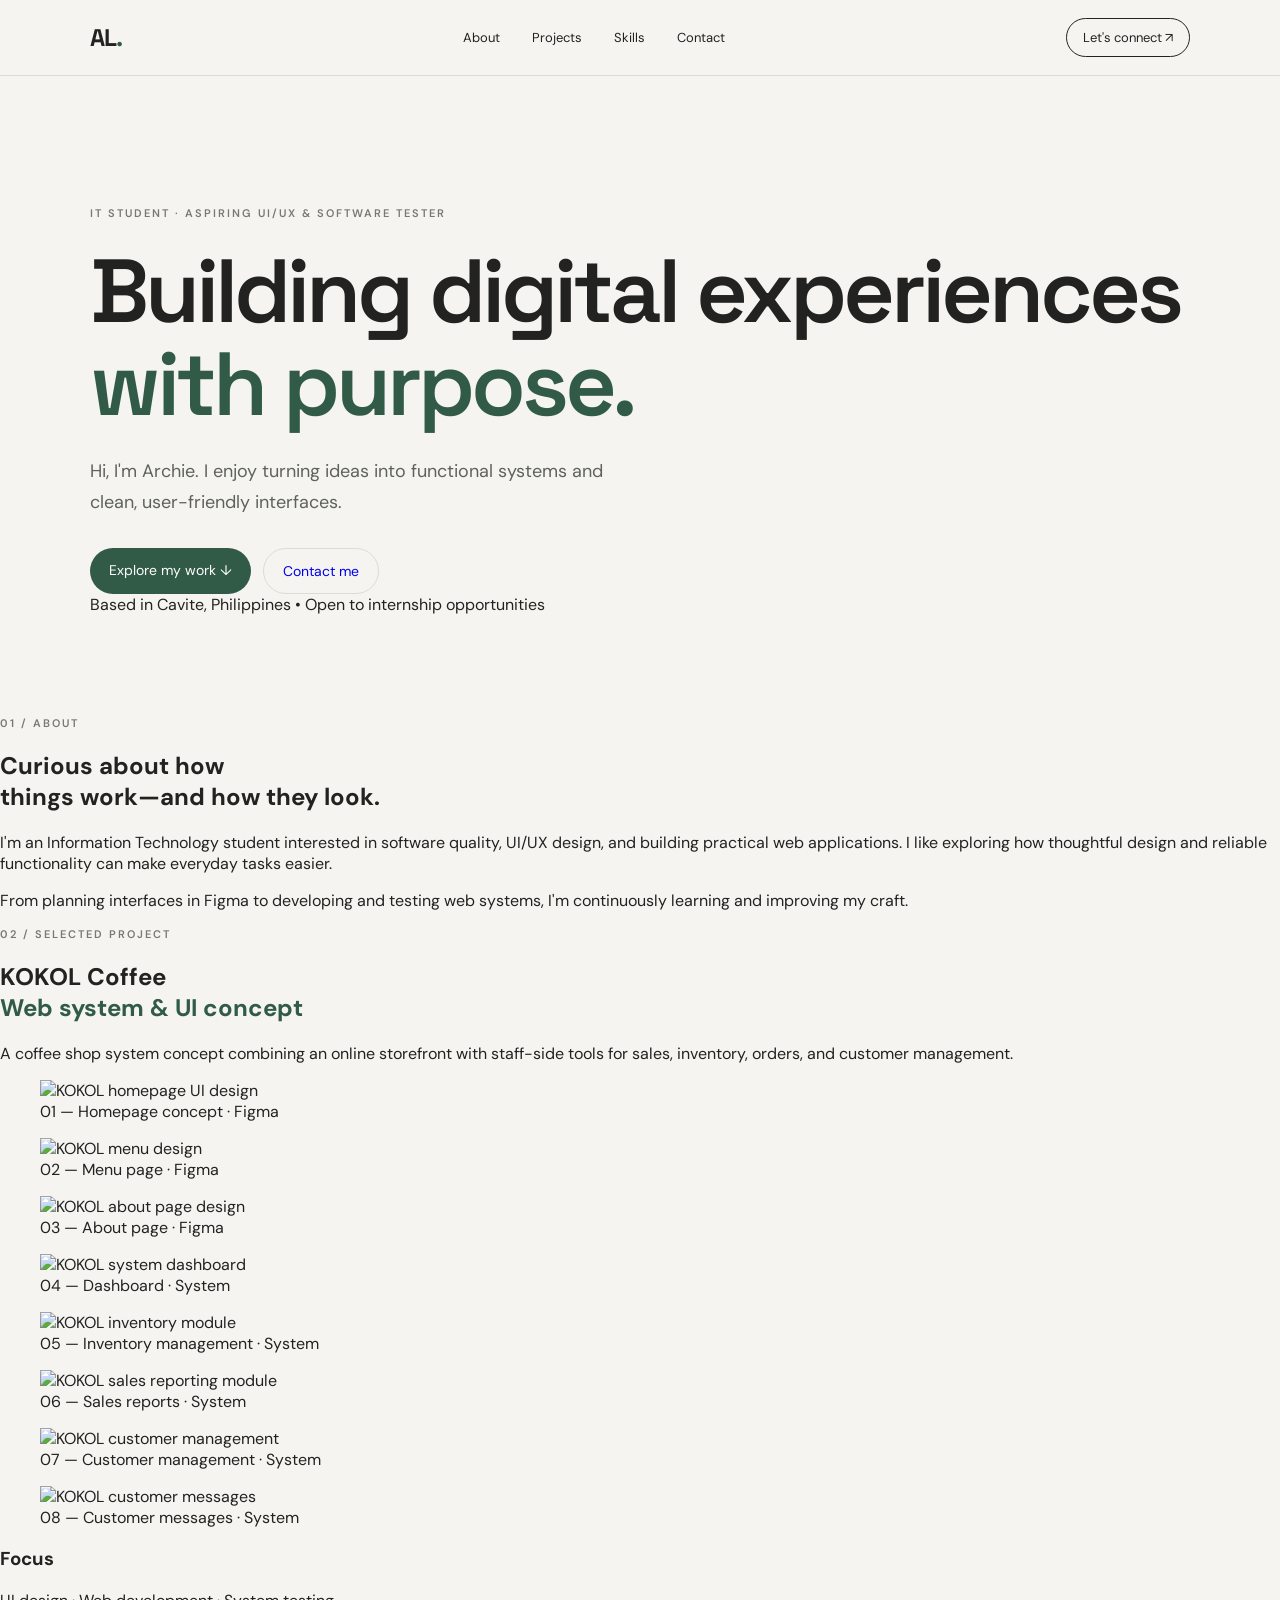
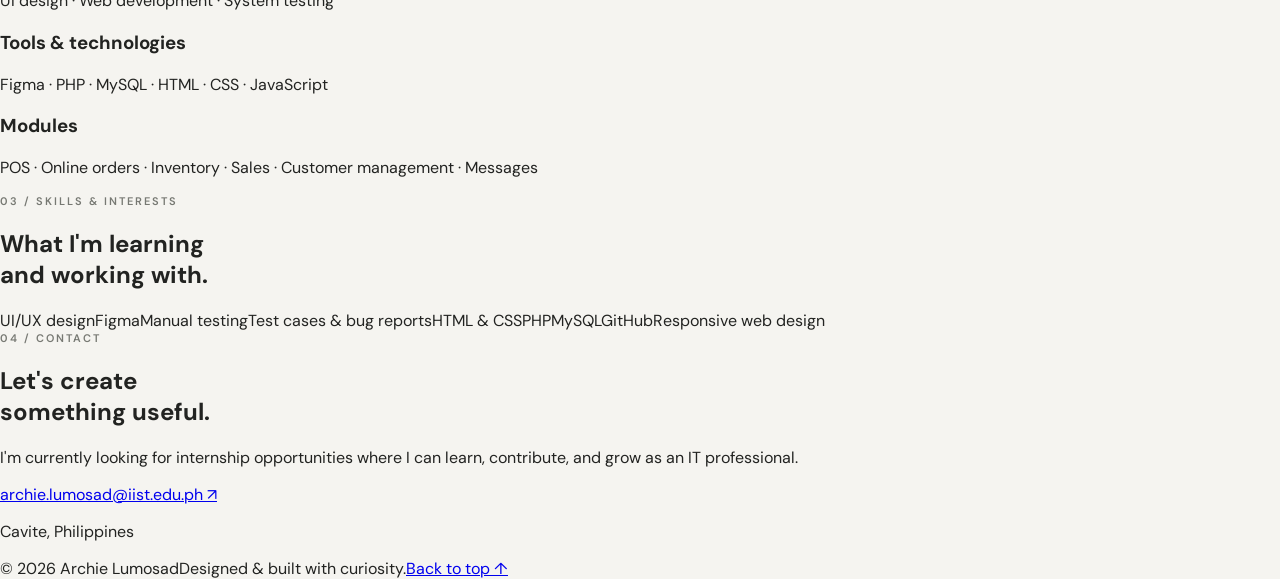
==== index.html @ 1d5e8bb8 "Add files via upload" ====
<!DOCTYPE html>
<html lang="en">
<head>
<meta charset="UTF-8"><meta name="viewport" content="width=device-width, initial-scale=1.0">
<title>Archie Lumosad | Portfolio</title><meta name="description" content="Portfolio of Archie Lumosad — IT student, aspiring UI/UX designer and software tester.">
<link rel="stylesheet" href="style.css">
</head>
<body>
<header class="nav"><a class="brand" href="#home">AL<span>.</span></a><nav><a href="#about">About</a><a href="#work">Projects</a><a href="#skills">Skills</a><a href="#contact">Contact</a></nav><a class="nav-cta" href="#contact">Let's connect ↗</a></header>
<main>
<section class="hero" id="home"><div class="eyebrow">IT STUDENT · ASPIRING UI/UX & SOFTWARE TESTER</div><h1>Building digital experiences<br><span>with purpose.</span></h1><p>Hi, I'm Archie. I enjoy turning ideas into functional systems and clean, user-friendly interfaces.</p><div class="hero-actions"><a class="btn primary" href="#work">Explore my work ↓</a><a class="btn secondary" href="#contact">Contact me</a></div><div class="hero-note">Based in Cavite, Philippines <span>•</span> Open to internship opportunities</div></section>
<section class="about section" id="about"><div class="section-label">01 / ABOUT</div><div><h2>Curious about how<br>things work—and how they look.</h2><p>I'm an Information Technology student interested in software quality, UI/UX design, and building practical web applications. I like exploring how thoughtful design and reliable functionality can make everyday tasks easier.</p><p>From planning interfaces in Figma to developing and testing web systems, I'm continuously learning and improving my craft.</p></div></section>
<section class="work section" id="work"><div class="section-label">02 / SELECTED PROJECT</div><div class="work-heading"><h2>KOKOL Coffee<br><span>Web system & UI concept</span></h2><p>A coffee shop system concept combining an online storefront with staff-side tools for sales, inventory, orders, and customer management.</p></div><div class="gallery"><figure class="wide"><img src="assets/kokol-homepage-design.png" alt="KOKOL homepage UI design"><figcaption>01 — Homepage concept · Figma</figcaption></figure><figure><img src="assets/kokol-menu-design.png" alt="KOKOL menu design"><figcaption>02 — Menu page · Figma</figcaption></figure><figure><img src="assets/kokol-about-design.png" alt="KOKOL about page design"><figcaption>03 — About page · Figma</figcaption></figure><figure><img src="assets/kokol-dashboard.png" alt="KOKOL system dashboard"><figcaption>04 — Dashboard · System</figcaption></figure><figure><img src="assets/kokol-inventory.png" alt="KOKOL inventory module"><figcaption>05 — Inventory management · System</figcaption></figure><figure><img src="assets/kokol-sales.png" alt="KOKOL sales reporting module"><figcaption>06 — Sales reports · System</figcaption></figure><figure><img src="assets/kokol-customer-management.png" alt="KOKOL customer management"><figcaption>07 — Customer management · System</figcaption></figure><figure><img src="assets/kokol-messages.png" alt="KOKOL customer messages"><figcaption>08 — Customer messages · System</figcaption></figure></div><div class="project-details"><div><h3>Focus</h3><p>UI design · Web development · System testing</p></div><div><h3>Tools & technologies</h3><p>Figma · PHP · MySQL · HTML · CSS · JavaScript</p></div><div><h3>Modules</h3><p>POS · Online orders · Inventory · Sales · Customer management · Messages</p></div></div></section>
<section class="skills section" id="skills"><div class="section-label">03 / SKILLS & INTERESTS</div><div><h2>What I'm learning<br>and working with.</h2><div class="skill-grid"><span>UI/UX design</span><span>Figma</span><span>Manual testing</span><span>Test cases & bug reports</span><span>HTML & CSS</span><span>PHP</span><span>MySQL</span><span>GitHub</span><span>Responsive web design</span></div></div></section>
<section class="contact section" id="contact"><div class="section-label">04 / CONTACT</div><div><h2>Let's create<br>something useful.</h2><p>I'm currently looking for internship opportunities where I can learn, contribute, and grow as an IT professional.</p><a class="email" href="mailto:archie.lumosad@iist.edu.ph">archie.lumosad@iist.edu.ph ↗</a><p class="small">Cavite, Philippines</p></div></section>
</main><footer><span>© 2026 Archie Lumosad</span><span>Designed & built with curiosity.</span><a href="#home">Back to top ↑</a></footer><script src="script.js"></script></body></html>
---- style.css ----
@import url('https://fonts.googleapis.com/css2?family=DM+Sans:wght@400;500;600;700&family=Space+Grotesk:wght@400;500;600;700&display=swap');
:root{--bg:#f5f4f0;--ink:#222321;--muted:#777973;--line:#dcdcd5;--accent:#315b47}*{box-sizing:border-box}html{scroll-behavior:smooth}body{margin:0;background:var(--bg);color:var(--ink);font-family:'DM Sans',sans-serif}.nav{height:76px;display:flex;align-items:center;justify-content:space-between;padding:0 7%;border-bottom:1px solid var(--line);position:sticky;top:0;background:rgba(245,244,240,.94);backdrop-filter:blur(12px);z-index:5}.brand{font:700 24px 'Space Grotesk';color:var(--ink);text-decoration:none;letter-spacing:-1px}.brand span{color:var(--accent)}nav{display:flex;gap:32px}nav a,.nav-cta{font-size:13px;color:var(--ink);text-decoration:none}.nav-cta{border:1px solid var(--ink);padding:10px 16px;border-radius:30px}.hero{padding:130px 7% 90px;min-height:640px}.eyebrow,.section-label{font-size:11px;letter-spacing:2px;color:var(--muted);font-weight:600}.hero h1{font:600 clamp(48px,7vw,94px)/1.04 'Space Grotesk';letter-spacing:-4px;margin:25px 0}.hero h1 span,.work-heading h2 span{color:var(--accent)}.hero p{font-size:18px;color:#5e625c;max-width:520px;line-height:1.7}.hero-actions{display:flex;gap:12px;margin-top:30px}.btn{padding:13px 19px;border-radius:30px;text-decoration:none;font-size:14px}.primary{background:var(--accent);color:white}.secondary{border:1px solid var(--line);color:var(--ink}.hero-note{margin-top:95px;font-size:12px;color:var(--muted)}.hero-note span{margin:0 8px}.section{padding:100px 7%;border-top:1px solid var(--line);display:grid;grid-template-columns:24% 1fr;gap:35px}.section h2{font:600 clamp(32px,4vw,52px)/1.1 'Space Grotesk';letter-spacing:-1.8px;margin:0 0 26px}.about p,.contact p,.work-heading p{color:#646861;line-height:1.8;max-width:650px}.work-heading{display:flex;align-items:end;justify-content:space-between;gap:40px;margin-bottom:38px}.work-heading h2{margin-bottom:0}.work-heading p{max-width:350px;margin-bottom:4px}.gallery{display:grid;grid-template-columns:1fr 1fr;gap:18px}.gallery figure{margin:0;background:#e9e8e2;border-radius:12px;overflow:hidden}.gallery figure.wide{grid-column:1/-1}.gallery img{width:100%;display:block;object-fit:contain;background:#eeede8}.gallery figcaption{padding:12px 14px;font-size:12px;color:#686c65}.project-details{display:grid;grid-template-columns:repeat(3,1fr);gap:25px;border-top:1px solid var(--line);margin-top:35px;padding-top:25px}.project-details h3{font-size:12px;color:var(--muted);font-weight:500}.project-details p{font-size:13px;line-height:1.6}.skill-grid{display:flex;flex-wrap:wrap;gap:10px;max-width:700px}.skill-grid span{border:1px solid var(--line);border-radius:30px;padding:12px 17px;font-size:14px}.email{display:inline-block;margin-top:10px;color:var(--accent);font-size:18px;text-decoration:none;border-bottom:1px solid var(--accent);padding-bottom:5px}.small{font-size:13px!important}footer{padding:25px 7%;display:flex;justify-content:space-between;font-size:12px;color:var(--muted);border-top:1px solid var(--line)}footer a{color:var(--muted);text-decoration:none}@media(max-width:760px){.nav{padding:0 5%;height:65px}nav{gap:14px}nav a{font-size:12px}.nav-cta{display:none}.hero{padding:90px 5% 65px;min-height:550px}.hero h1{letter-spacing:-2px}.section{padding:70px 5%;grid-template-columns:1fr;gap:22px}.work-heading{display:block}.gallery{grid-template-columns:1fr}.gallery figure.wide{grid-column:auto}.project-details{grid-template-columns:1fr}.hero-note{margin-top:70px}footer{padding:22px 5%;gap:12px;flex-wrap:wrap}}
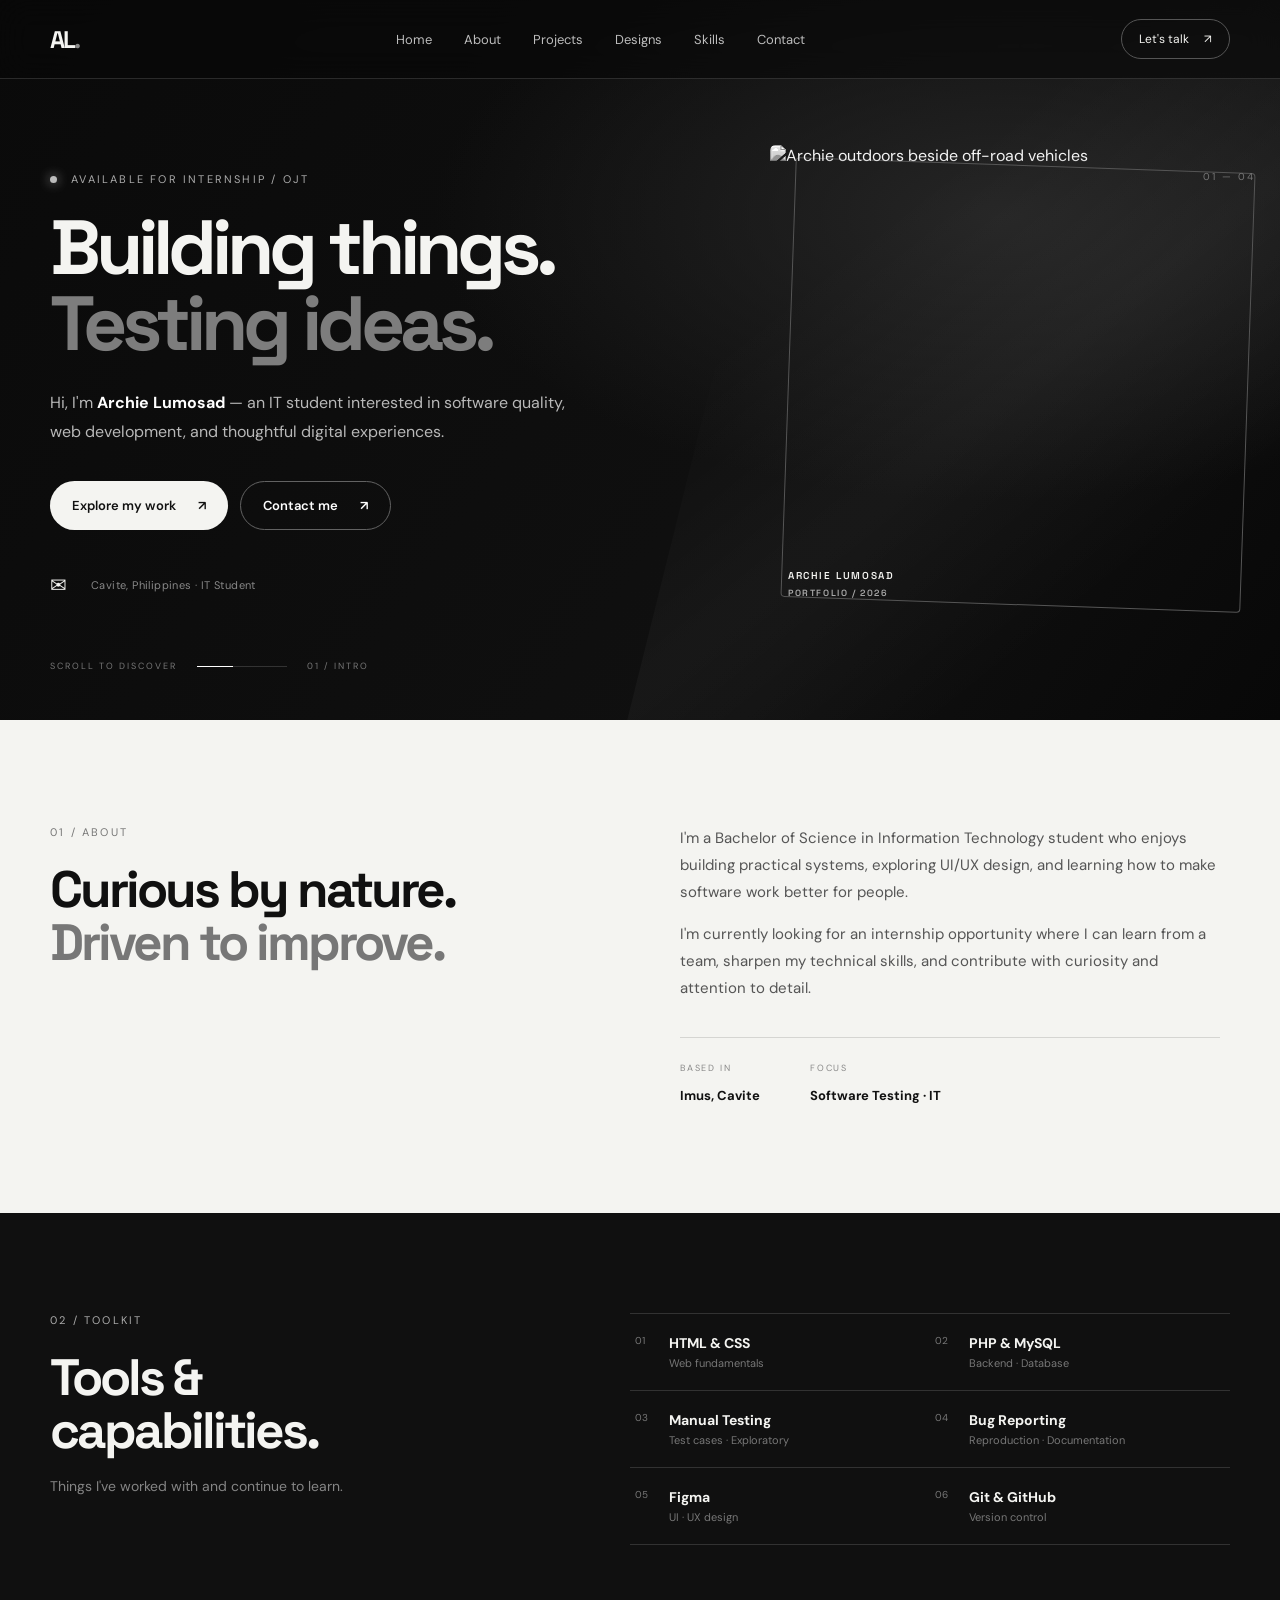
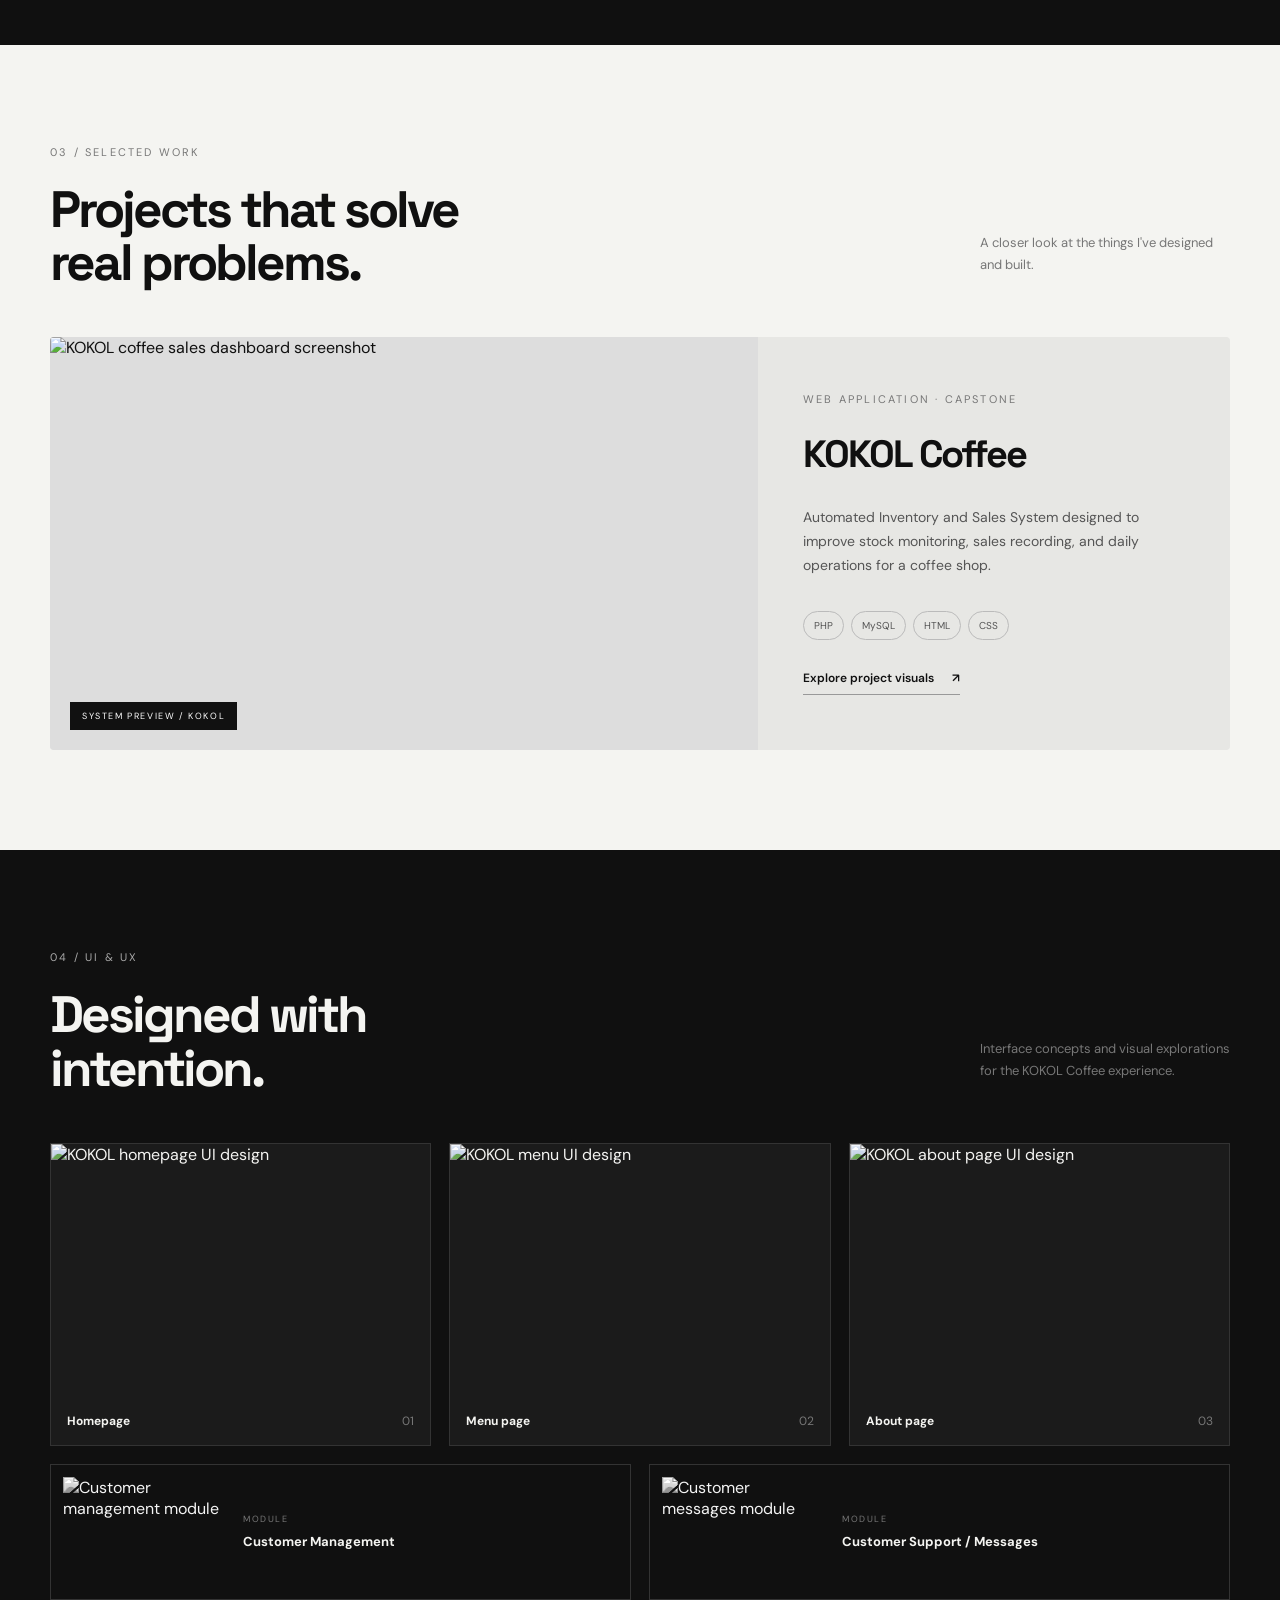
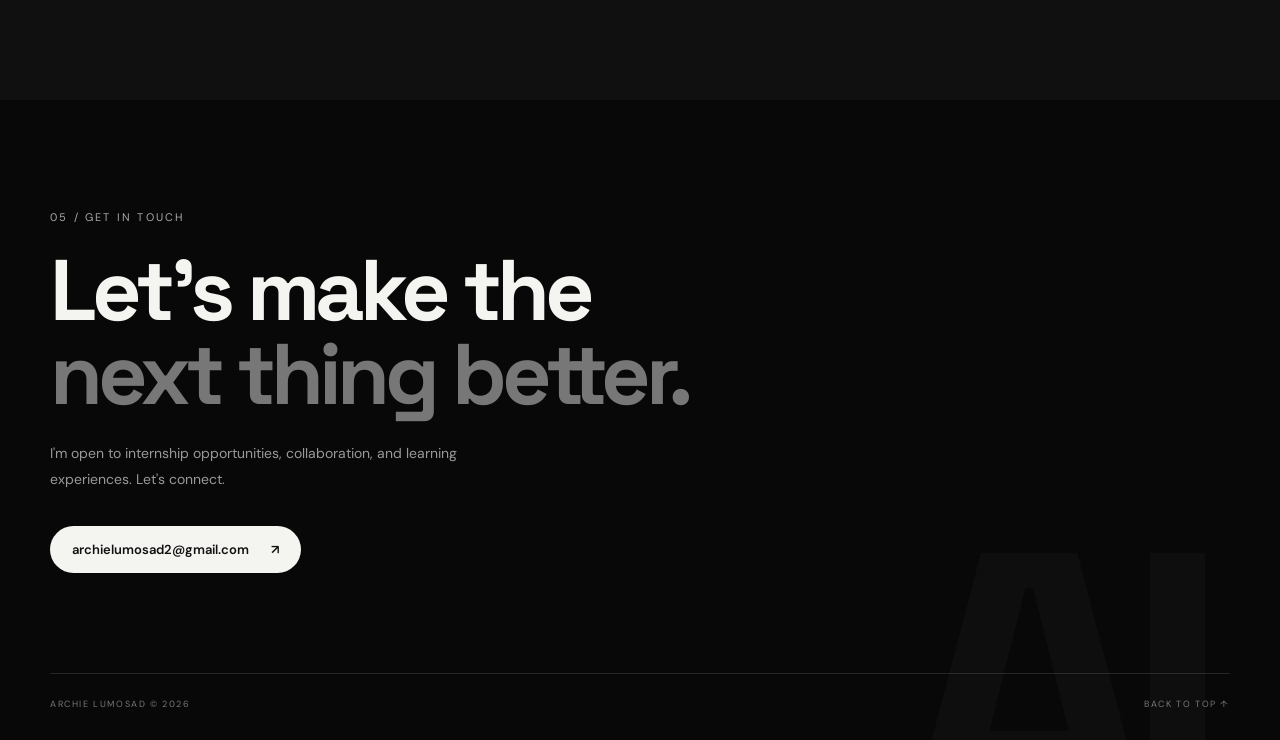
==== commit 49239e1b: "Add files via upload" ====
--- a/index.html
+++ b/index.html
@@ -1,16 +1,61 @@
-<!DOCTYPE html>
+<!doctype html>
 <html lang="en">
 <head>
-<meta charset="UTF-8"><meta name="viewport" content="width=device-width, initial-scale=1.0">
-<title>Archie Lumosad | Portfolio</title><meta name="description" content="Portfolio of Archie Lumosad — IT student, aspiring UI/UX designer and software tester.">
-<link rel="stylesheet" href="style.css">
+  <meta charset="UTF-8" />
+  <meta name="viewport" content="width=device-width, initial-scale=1.0" />
+  <meta name="description" content="Archie Lumosad — IT student, aspiring software tester, and UI/UX designer." />
+  <title>Archie Lumosad — Portfolio</title>
+  <link rel="preconnect" href="https://fonts.googleapis.com">
+  <link rel="preconnect" href="https://fonts.gstatic.com" crossorigin>
+  <link href="https://fonts.googleapis.com/css2?family=DM+Sans:wght@400;500;600;700&family=Space+Grotesk:wght@400;500;600;700&display=swap" rel="stylesheet">
+  <link rel="stylesheet" href="style.css" />
 </head>
 <body>
-<header class="nav"><a class="brand" href="#home">AL<span>.</span></a><nav><a href="#about">About</a><a href="#work">Projects</a><a href="#skills">Skills</a><a href="#contact">Contact</a></nav><a class="nav-cta" href="#contact">Let's connect ↗</a></header>
-<main>
-<section class="hero" id="home"><div class="eyebrow">IT STUDENT · ASPIRING UI/UX & SOFTWARE TESTER</div><h1>Building digital experiences<br><span>with purpose.</span></h1><p>Hi, I'm Archie. I enjoy turning ideas into functional systems and clean, user-friendly interfaces.</p><div class="hero-actions"><a class="btn primary" href="#work">Explore my work ↓</a><a class="btn secondary" href="#contact">Contact me</a></div><div class="hero-note">Based in Cavite, Philippines <span>•</span> Open to internship opportunities</div></section>
-<section class="about section" id="about"><div class="section-label">01 / ABOUT</div><div><h2>Curious about how<br>things work—and how they look.</h2><p>I'm an Information Technology student interested in software quality, UI/UX design, and building practical web applications. I like exploring how thoughtful design and reliable functionality can make everyday tasks easier.</p><p>From planning interfaces in Figma to developing and testing web systems, I'm continuously learning and improving my craft.</p></div></section>
-<section class="work section" id="work"><div class="section-label">02 / SELECTED PROJECT</div><div class="work-heading"><h2>KOKOL Coffee<br><span>Web system & UI concept</span></h2><p>A coffee shop system concept combining an online storefront with staff-side tools for sales, inventory, orders, and customer management.</p></div><div class="gallery"><figure class="wide"><img src="assets/kokol-homepage-design.png" alt="KOKOL homepage UI design"><figcaption>01 — Homepage concept · Figma</figcaption></figure><figure><img src="assets/kokol-menu-design.png" alt="KOKOL menu design"><figcaption>02 — Menu page · Figma</figcaption></figure><figure><img src="assets/kokol-about-design.png" alt="KOKOL about page design"><figcaption>03 — About page · Figma</figcaption></figure><figure><img src="assets/kokol-dashboard.png" alt="KOKOL system dashboard"><figcaption>04 — Dashboard · System</figcaption></figure><figure><img src="assets/kokol-inventory.png" alt="KOKOL inventory module"><figcaption>05 — Inventory management · System</figcaption></figure><figure><img src="assets/kokol-sales.png" alt="KOKOL sales reporting module"><figcaption>06 — Sales reports · System</figcaption></figure><figure><img src="assets/kokol-customer-management.png" alt="KOKOL customer management"><figcaption>07 — Customer management · System</figcaption></figure><figure><img src="assets/kokol-messages.png" alt="KOKOL customer messages"><figcaption>08 — Customer messages · System</figcaption></figure></div><div class="project-details"><div><h3>Focus</h3><p>UI design · Web development · System testing</p></div><div><h3>Tools & technologies</h3><p>Figma · PHP · MySQL · HTML · CSS · JavaScript</p></div><div><h3>Modules</h3><p>POS · Online orders · Inventory · Sales · Customer management · Messages</p></div></div></section>
-<section class="skills section" id="skills"><div class="section-label">03 / SKILLS & INTERESTS</div><div><h2>What I'm learning<br>and working with.</h2><div class="skill-grid"><span>UI/UX design</span><span>Figma</span><span>Manual testing</span><span>Test cases & bug reports</span><span>HTML & CSS</span><span>PHP</span><span>MySQL</span><span>GitHub</span><span>Responsive web design</span></div></div></section>
-<section class="contact section" id="contact"><div class="section-label">04 / CONTACT</div><div><h2>Let's create<br>something useful.</h2><p>I'm currently looking for internship opportunities where I can learn, contribute, and grow as an IT professional.</p><a class="email" href="mailto:archie.lumosad@iist.edu.ph">archie.lumosad@iist.edu.ph ↗</a><p class="small">Cavite, Philippines</p></div></section>
-</main><footer><span>© 2026 Archie Lumosad</span><span>Designed & built with curiosity.</span><a href="#home">Back to top ↑</a></footer><script src="script.js"></script></body></html>
+  <div class="loader" aria-hidden="true"><span>AL.</span></div>
+  <header class="nav-wrap">
+    <nav class="nav container">
+      <a class="brand" href="#home">AL<span>.</span></a>
+      <div class="nav-links">
+        <a href="#home">Home</a><a href="#about">About</a><a href="#projects">Projects</a><a href="#designs">Designs</a><a href="#skills">Skills</a><a href="#contact">Contact</a>
+      </div>
+      <a class="nav-cta" href="#contact">Let's talk <span>↗</span></a>
+      <button class="menu-btn" aria-label="Toggle navigation"><span></span><span></span></button>
+    </nav>
+  </header>
+
+
+  <main>
+    <section class="hero" id="home">
+      <div class="hero-grid container">
+        <div class="hero-copy reveal">
+          <p class="eyebrow"><span class="status-dot"></span> AVAILABLE FOR INTERNSHIP / OJT</p>
+          <h1>Building things.<br><span>Testing ideas.</span></h1>
+          <p class="hero-sub">Hi, I'm <strong>Archie Lumosad</strong> — an IT student interested in software quality, web development, and thoughtful digital experiences.</p>
+          <div class="hero-actions"><a class="button button-light" href="#projects">Explore my work <span>↗</span></a><a class="button button-outline" href="mailto:archielumosad2@gmail.com">Contact me <span>↗</span></a></div>
+          <div class="social-row"><a href="mailto:archielumosad2@gmail.com" aria-label="Email">✉</a><span class="social-note">Cavite, Philippines · IT Student</span></div>
+        </div>
+        <div class="hero-photo-wrap reveal delay-2"><div class="photo-frame"></div><img class="hero-photo" src="assets/archie.jpg" alt="Archie outdoors beside off-road vehicles" /><div class="photo-label">ARCHIE LUMOSAD <span>PORTFOLIO / 2026</span></div><span class="photo-index">01 — 04</span></div>
+      </div>
+      <div class="hero-bottom container"><span>SCROLL TO DISCOVER</span><div class="scroll-line"><i></i></div><span>01 / INTRO</span></div>
+    </section>
+
+
+    <section class="about section-light" id="about">
+      <div class="container about-grid reveal"><div><p class="eyebrow dark">01 / ABOUT</p><h2>Curious by nature.<br><span>Driven to improve.</span></h2></div><div class="about-text"><p>I'm a Bachelor of Science in Information Technology student who enjoys building practical systems, exploring UI/UX design, and learning how to make software work better for people.</p><p>I'm currently looking for an internship opportunity where I can learn from a team, sharpen my technical skills, and contribute with curiosity and attention to detail.</p><div class="about-facts"><div><span>BASED IN</span><strong>Imus, Cavite</strong></div><div><span>FOCUS</span><strong>Software Testing · IT</strong></div></div></div></div>
+    </section>
+
+
+    <section class="skills-section" id="skills"><div class="container skills-grid reveal"><div><p class="eyebrow">02 / TOOLKIT</p><h2>Tools &<br>capabilities.</h2><p class="muted">Things I've worked with and continue to learn.</p></div><div class="skills-list"><div class="skill"><span>01</span><strong>HTML & CSS</strong><small>Web fundamentals</small></div><div class="skill"><span>02</span><strong>PHP & MySQL</strong><small>Backend · Database</small></div><div class="skill"><span>03</span><strong>Manual Testing</strong><small>Test cases · Exploratory</small></div><div class="skill"><span>04</span><strong>Bug Reporting</strong><small>Reproduction · Documentation</small></div><div class="skill"><span>05</span><strong>Figma</strong><small>UI · UX design</small></div><div class="skill"><span>06</span><strong>Git & GitHub</strong><small>Version control</small></div></div></div></section>
+
+
+    <section class="projects section-light" id="projects"><div class="container"><div class="section-heading reveal"><div><p class="eyebrow dark">03 / SELECTED WORK</p><h2>Projects that solve<br>real problems.</h2></div><p class="heading-note">A closer look at the things I've designed and built.</p></div><article class="project-card reveal"><div class="project-image"><img src="assets/kokol-sales.png" alt="KOKOL coffee sales dashboard screenshot"><div class="project-image-caption">SYSTEM PREVIEW / KOKOL</div></div><div class="project-info"><p class="eyebrow dark">WEB APPLICATION · CAPSTONE</p><h3>KOKOL Coffee</h3><p>Automated Inventory and Sales System designed to improve stock monitoring, sales recording, and daily operations for a coffee shop.</p><div class="tags"><span>PHP</span><span>MySQL</span><span>HTML</span><span>CSS</span></div><a class="text-link" href="#designs">Explore project visuals <span>↗</span></a></div></article></div></section>
+
+
+    <section class="designs" id="designs"><div class="container"><div class="section-heading reveal"><div><p class="eyebrow">04 / UI & UX</p><h2>Designed with<br>intention.</h2></div><p class="heading-note">Interface concepts and visual explorations for the KOKOL Coffee experience.</p></div><div class="design-gallery"><figure class="design-tile reveal"><img src="assets/kokol-homepage-design.png" alt="KOKOL homepage UI design"><figcaption><strong>Homepage</strong><span>01</span></figcaption></figure><figure class="design-tile reveal delay-1"><img src="assets/kokol-menu-design.png" alt="KOKOL menu UI design"><figcaption><strong>Menu page</strong><span>02</span></figcaption></figure><figure class="design-tile reveal delay-2"><img src="assets/kokol-about-design.png" alt="KOKOL about page UI design"><figcaption><strong>About page</strong><span>03</span></figcaption></figure></div><div class="extra-projects"><div class="mini-project reveal"><img src="assets/kokol-customer-management.png" alt="Customer management module"><div><span>MODULE</span><strong>Customer Management</strong></div></div><div class="mini-project reveal"><img src="assets/kokol-messages.png" alt="Customer messages module"><div><span>MODULE</span><strong>Customer Support / Messages</strong></div></div></div></div></section>
+
+
+    <section class="contact" id="contact"><div class="container contact-inner reveal"><p class="eyebrow">05 / GET IN TOUCH</p><h2>Let's make the<br><span>next thing better.</span></h2><p class="contact-copy">I'm open to internship opportunities, collaboration, and learning experiences. Let's connect.</p><a class="button button-light contact-button" href="mailto:archielumosad2@gmail.com">archielumosad2@gmail.com <span>↗</span></a><div class="contact-footer"><span>ARCHIE LUMOSAD © 2026</span><a href="#home">BACK TO TOP ↑</a></div></div></section>
+  </main>
+  <script src="script.js"></script>
+</body>
+</html>
--- a/style.css
+++ b/style.css
@@ -1,2 +1,4 @@
-@import url('https://fonts.googleapis.com/css2?family=DM+Sans:wght@400;500;600;700&family=Space+Grotesk:wght@400;500;600;700&display=swap');
-:root{--bg:#f5f4f0;--ink:#222321;--muted:#777973;--line:#dcdcd5;--accent:#315b47}*{box-sizing:border-box}html{scroll-behavior:smooth}body{margin:0;background:var(--bg);color:var(--ink);font-family:'DM Sans',sans-serif}.nav{height:76px;display:flex;align-items:center;justify-content:space-between;padding:0 7%;border-bottom:1px solid var(--line);position:sticky;top:0;background:rgba(245,244,240,.94);backdrop-filter:blur(12px);z-index:5}.brand{font:700 24px 'Space Grotesk';color:var(--ink);text-decoration:none;letter-spacing:-1px}.brand span{color:var(--accent)}nav{display:flex;gap:32px}nav a,.nav-cta{font-size:13px;color:var(--ink);text-decoration:none}.nav-cta{border:1px solid var(--ink);padding:10px 16px;border-radius:30px}.hero{padding:130px 7% 90px;min-height:640px}.eyebrow,.section-label{font-size:11px;letter-spacing:2px;color:var(--muted);font-weight:600}.hero h1{font:600 clamp(48px,7vw,94px)/1.04 'Space Grotesk';letter-spacing:-4px;margin:25px 0}.hero h1 span,.work-heading h2 span{color:var(--accent)}.hero p{font-size:18px;color:#5e625c;max-width:520px;line-height:1.7}.hero-actions{display:flex;gap:12px;margin-top:30px}.btn{padding:13px 19px;border-radius:30px;text-decoration:none;font-size:14px}.primary{background:var(--accent);color:white}.secondary{border:1px solid var(--line);color:var(--ink}.hero-note{margin-top:95px;font-size:12px;color:var(--muted)}.hero-note span{margin:0 8px}.section{padding:100px 7%;border-top:1px solid var(--line);display:grid;grid-template-columns:24% 1fr;gap:35px}.section h2{font:600 clamp(32px,4vw,52px)/1.1 'Space Grotesk';letter-spacing:-1.8px;margin:0 0 26px}.about p,.contact p,.work-heading p{color:#646861;line-height:1.8;max-width:650px}.work-heading{display:flex;align-items:end;justify-content:space-between;gap:40px;margin-bottom:38px}.work-heading h2{margin-bottom:0}.work-heading p{max-width:350px;margin-bottom:4px}.gallery{display:grid;grid-template-columns:1fr 1fr;gap:18px}.gallery figure{margin:0;background:#e9e8e2;border-radius:12px;overflow:hidden}.gallery figure.wide{grid-column:1/-1}.gallery img{width:100%;display:block;object-fit:contain;background:#eeede8}.gallery figcaption{padding:12px 14px;font-size:12px;color:#686c65}.project-details{display:grid;grid-template-columns:repeat(3,1fr);gap:25px;border-top:1px solid var(--line);margin-top:35px;padding-top:25px}.project-details h3{font-size:12px;color:var(--muted);font-weight:500}.project-details p{font-size:13px;line-height:1.6}.skill-grid{display:flex;flex-wrap:wrap;gap:10px;max-width:700px}.skill-grid span{border:1px solid var(--line);border-radius:30px;padding:12px 17px;font-size:14px}.email{display:inline-block;margin-top:10px;color:var(--accent);font-size:18px;text-decoration:none;border-bottom:1px solid var(--accent);padding-bottom:5px}.small{font-size:13px!important}footer{padding:25px 7%;display:flex;justify-content:space-between;font-size:12px;color:var(--muted);border-top:1px solid var(--line)}footer a{color:var(--muted);text-decoration:none}@media(max-width:760px){.nav{padding:0 5%;height:65px}nav{gap:14px}nav a{font-size:12px}.nav-cta{display:none}.hero{padding:90px 5% 65px;min-height:550px}.hero h1{letter-spacing:-2px}.section{padding:70px 5%;grid-template-columns:1fr;gap:22px}.work-heading{display:block}.gallery{grid-template-columns:1fr}.gallery figure.wide{grid-column:auto}.project-details{grid-template-columns:1fr}.hero-note{margin-top:70px}footer{padding:22px 5%;gap:12px;flex-wrap:wrap}}
+:root{--black:#0a0a0a;--white:#f4f4f1;--gray:#a4a4a4;--line:rgba(255,255,255,.14);--darkline:rgba(0,0,0,.13);--font:'DM Sans',sans-serif;--display:'Space Grotesk',sans-serif}*{box-sizing:border-box}html{scroll-behavior:smooth}body{margin:0;background:var(--black);color:var(--white);font-family:var(--font);overflow-x:hidden}a{color:inherit;text-decoration:none}.container{width:min(1180px,calc(100% - 48px));margin:auto}.loader{position:fixed;inset:0;background:#0a0a0a;z-index:9999;display:grid;place-items:center;transition:opacity .7s,visibility .7s}.loader span{font:700 36px var(--display);letter-spacing:-3px;animation:pulse 1s infinite alternate}.loader.hide{opacity:0;visibility:hidden}@keyframes pulse{to{opacity:.3;transform:scale(.94)}}.nav-wrap{position:absolute;top:0;left:0;width:100%;z-index:50;border-bottom:1px solid var(--line);background:rgba(8,8,8,.58);backdrop-filter:blur(16px)}.nav{height:78px;display:flex;align-items:center;justify-content:space-between}.brand{font:700 24px var(--display);letter-spacing:-2px}.brand span{color:#888}.nav-links{display:flex;gap:32px;font-size:13px;color:#bdbdbd}.nav-links a{transition:color .25s}.nav-links a:hover{color:white}.nav-cta{border:1px solid #555;padding:11px 17px;border-radius:99px;font-size:12px;transition:.3s}.nav-cta:hover{background:white;color:black}.nav-cta span{margin-left:12px}.menu-btn{display:none;background:none;border:0;color:white}.hero{min-height:720px;padding:140px 0 30px;position:relative;background:radial-gradient(ellipse at 78% 30%,#252525 0,transparent 40%),linear-gradient(125deg,#0a0a0a,#101010 70%,#080808);overflow:hidden}.hero:before{content:'';position:absolute;right:-8%;top:0;width:52%;height:100%;background:linear-gradient(135deg,transparent 25%,rgba(255,255,255,.035),transparent 75%);transform:skew(-14deg)}.hero-grid{display:grid;grid-template-columns:1fr 460px;align-items:center;gap:60px;min-height:490px;position:relative}.eyebrow{font-size:11px;letter-spacing:2.2px;color:#aaa;margin:0 0 24px;text-transform:uppercase}.status-dot{display:inline-block;width:7px;height:7px;background:#bcbcbc;border-radius:50%;margin-right:9px;box-shadow:0 0 12px #aaa}.hero h1{font:700 clamp(50px,6vw,82px)/.98 var(--display);letter-spacing:-5px;margin:0 0 28px}.hero h1 span{color:#7d7d7d}.hero-sub{max-width:520px;color:#b8b8b8;font-size:16px;line-height:1.8}.hero-sub strong{color:white}.hero-actions{display:flex;gap:12px;margin-top:34px}.button{display:inline-flex;align-items:center;gap:22px;border-radius:99px;padding:15px 22px;font-size:13px;font-weight:600;transition:transform .3s,background .3s,color .3s}.button:hover{transform:translateY(-3px)}.button-light{background:#f4f4f1;color:#111}.button-light:hover{background:#d8d8d8}.button-outline{border:1px solid #626262;color:white}.button-outline:hover{background:#fff;color:#111}.social-row{display:flex;align-items:center;gap:24px;margin-top:42px}.social-row a{font-size:20px}.social-note{font-size:11px;color:#888;letter-spacing:.4px}.hero-photo-wrap{position:relative;height:480px;width:100%;max-width:460px;margin-left:auto}.hero-photo{width:100%;height:100%;object-fit:cover;object-position:center 30%;filter:grayscale(100%);border-radius:5px;position:relative;z-index:2;mask-image:linear-gradient(to bottom,black 70%,transparent 100%);transition:filter .6s,transform .6s}.hero-photo-wrap:hover .hero-photo{filter:grayscale(60%);transform:scale(1.015)}.photo-frame{position:absolute;inset:20px -18px 20px 18px;border:1px solid #555;border-radius:4px;transform:rotate(2deg)}.photo-label{position:absolute;z-index:3;bottom:26px;left:18px;font:600 10px var(--display);letter-spacing:1.6px}.photo-label span{display:block;color:#aaa;font-size:9px;margin-top:5px}.photo-index{position:absolute;right:-25px;top:25px;font-size:10px;letter-spacing:2px;color:#777}.hero-bottom{display:flex;align-items:center;gap:20px;color:#777;font-size:9px;letter-spacing:2px;margin-top:30px}.scroll-line{width:90px;height:1px;background:#333;position:relative}.scroll-line i{position:absolute;height:1px;width:40%;background:white;left:0;animation:scrollLine 2s infinite}@keyframes scrollLine{50%{left:60%}}.section-light{background:var(--white);color:#101010}.about{padding:105px 0}.about-grid{display:grid;grid-template-columns:1fr 1fr;gap:80px}.eyebrow.dark{color:#777}.about h2,.section-heading h2,.skills-section h2{font:700 clamp(38px,4vw,60px)/1.04 var(--display);letter-spacing:-3px;margin:0}.about h2 span{color:#777}.about-text{max-width:540px;color:#555;font-size:15px;line-height:1.8}.about-text p:first-child{margin-top:0}.about-facts{display:flex;gap:50px;margin-top:35px;padding-top:22px;border-top:1px solid var(--darkline)}.about-facts div{display:flex;flex-direction:column;gap:8px}.about-facts span{font-size:9px;letter-spacing:1.8px;color:#888}.about-facts strong{font-size:13px;color:#111}.skills-section{padding:100px 0;background:#101010}.skills-grid{display:grid;grid-template-columns:1fr 1.2fr;gap:80px}.skills-section h2{margin-bottom:20px}.muted{color:#858585;font-size:14px}.skills-list{display:grid;grid-template-columns:1fr 1fr;border-top:1px solid var(--line)}.skill{padding:20px 5px;border-bottom:1px solid var(--line);display:grid;grid-template-columns:30px 1fr;gap:4px}.skill span{grid-row:span 2;font-size:10px;color:#777}.skill strong{font-size:14px}.skill small{font-size:11px;color:#777}.projects{padding:100px 0}.section-heading{display:flex;justify-content:space-between;align-items:end;margin-bottom:48px}.heading-note{color:#777;font-size:13px;max-width:250px;line-height:1.7}.project-card{display:grid;grid-template-columns:1.2fr .8fr;background:#e7e7e4;border-radius:4px;overflow:hidden}.project-image{min-height:400px;background:#ddd;position:relative;overflow:hidden}.project-image img{width:100%;height:100%;object-fit:cover;position:absolute;inset:0;transition:transform .7s}.project-card:hover .project-image img{transform:scale(1.035)}.project-image-caption{position:absolute;bottom:20px;left:20px;background:#111;color:#fff;padding:8px 12px;font-size:9px;letter-spacing:1.6px}.project-info{padding:55px 45px;display:flex;flex-direction:column;justify-content:center}.project-info h3{font:700 38px var(--display);letter-spacing:-2px;margin:0 0 14px}.project-info>p:not(.eyebrow){color:#555;line-height:1.7;font-size:14px}.tags{display:flex;gap:7px;flex-wrap:wrap;margin:20px 0 30px}.tags span{border:1px solid #bbb;border-radius:99px;padding:7px 10px;font-size:10px;color:#555}.text-link{font-size:12px;font-weight:600;border-bottom:1px solid #999;padding-bottom:8px;width:max-content}.text-link span{margin-left:15px}.designs{padding:100px 0;background:#101010}.design-gallery{display:grid;grid-template-columns:repeat(3,1fr);gap:18px}.design-tile{margin:0;border:1px solid #333;overflow:hidden;background:#1b1b1b}.design-tile img{width:100%;aspect-ratio:1.5;object-fit:cover;display:block;transition:transform .7s,filter .5s;filter:grayscale(30%)}.design-tile:hover img{transform:scale(1.04);filter:grayscale(0)}.design-tile figcaption{display:flex;justify-content:space-between;padding:16px;font-size:12px}.design-tile figcaption span{color:#777}.extra-projects{display:grid;grid-template-columns:1fr 1fr;gap:18px;margin-top:18px}.mini-project{border:1px solid #333;display:grid;grid-template-columns:160px 1fr;align-items:center;gap:20px;padding:12px}.mini-project img{width:160px;height:110px;object-fit:cover;filter:grayscale(100%);transition:filter .4s}.mini-project:hover img{filter:grayscale(0)}.mini-project div{display:flex;flex-direction:column;gap:8px}.mini-project span{font-size:9px;letter-spacing:1.5px;color:#777}.mini-project strong{font-size:13px}.contact{padding:110px 0 30px;background:#080808;position:relative;overflow:hidden}.contact:after{content:'AL';position:absolute;right:-30px;bottom:-130px;font:700 420px/.8 var(--display);letter-spacing:-40px;color:rgba(255,255,255,.025);pointer-events:none}.contact h2{font:700 clamp(48px,7vw,86px)/.98 var(--display);letter-spacing:-5px;margin:15px 0 25px}.contact h2 span{color:#777}.contact-copy{color:#999;max-width:450px;line-height:1.8;font-size:14px}.contact-button{margin-top:20px}.contact-footer{display:flex;justify-content:space-between;border-top:1px solid #252525;margin-top:100px;padding-top:24px;color:#777;font-size:9px;letter-spacing:1.6px}.contact-footer a:hover{color:#fff}.reveal{opacity:0;transform:translateY(28px);transition:opacity .75s ease,transform .75s ease}.reveal.visible{opacity:1;transform:translateY(0)}.delay-1{transition-delay:.12s}.delay-2{transition-delay:.22s}
+@media(max-width:900px){.hero-grid{grid-template-columns:1fr 360px;gap:30px}.hero-photo-wrap{height:400px}.hero h1{letter-spacing:-3px}.about-grid,.skills-grid{gap:40px}.project-card{grid-template-columns:1fr}.project-image{min-height:320px}.project-info{padding:35px}.nav-links{gap:18px}}
+@media(max-width:650px){.container{width:calc(100% - 32px)}.nav{height:66px}.nav-links{display:none;position:absolute;top:66px;left:16px;right:16px;background:#161616;border:1px solid #333;border-radius:12px;padding:18px;flex-direction:column;gap:18px}.nav-links.open{display:flex}.nav-cta{display:none}.menu-btn{display:flex;flex-direction:column;gap:5px;padding:8px}.menu-btn span{width:22px;height:1px;background:#fff}.hero{padding:110px 0 25px;min-height:auto}.hero-grid{grid-template-columns:1fr;gap:35px}.hero h1{font-size:56px}.hero-sub{font-size:14px}.hero-photo-wrap{height:420px;max-width:100%;margin:0}.photo-index{right:0}.hero-bottom{margin-top:20px}.about,.projects,.designs,.skills-section,.contact{padding:70px 0}.about-grid,.skills-grid{grid-template-columns:1fr;gap:25px}.about h2,.section-heading h2,.skills-section h2{font-size:42px}.about-facts{gap:24px}.section-heading{align-items:start;flex-direction:column;gap:18px;margin-bottom:30px}.heading-note{max-width:100%;margin:0}.project-image{min-height:240px}.project-info{padding:28px 22px}.project-info h3{font-size:32px}.design-gallery{grid-template-columns:1fr}.design-tile img{aspect-ratio:1.45}.extra-projects{grid-template-columns:1fr}.mini-project{grid-template-columns:120px 1fr;gap:12px}.mini-project img{width:120px;height:90px}.contact h2{font-size:54px;letter-spacing:-3px}.contact-footer{margin-top:70px}.contact:after{font-size:250px;bottom:-70px}.social-row{margin-top:30px}}
+@media(prefers-reduced-motion:reduce){html{scroll-behavior:auto}*,*::before,*::after{animation-duration:.01ms!important;transition-duration:.01ms!important}}
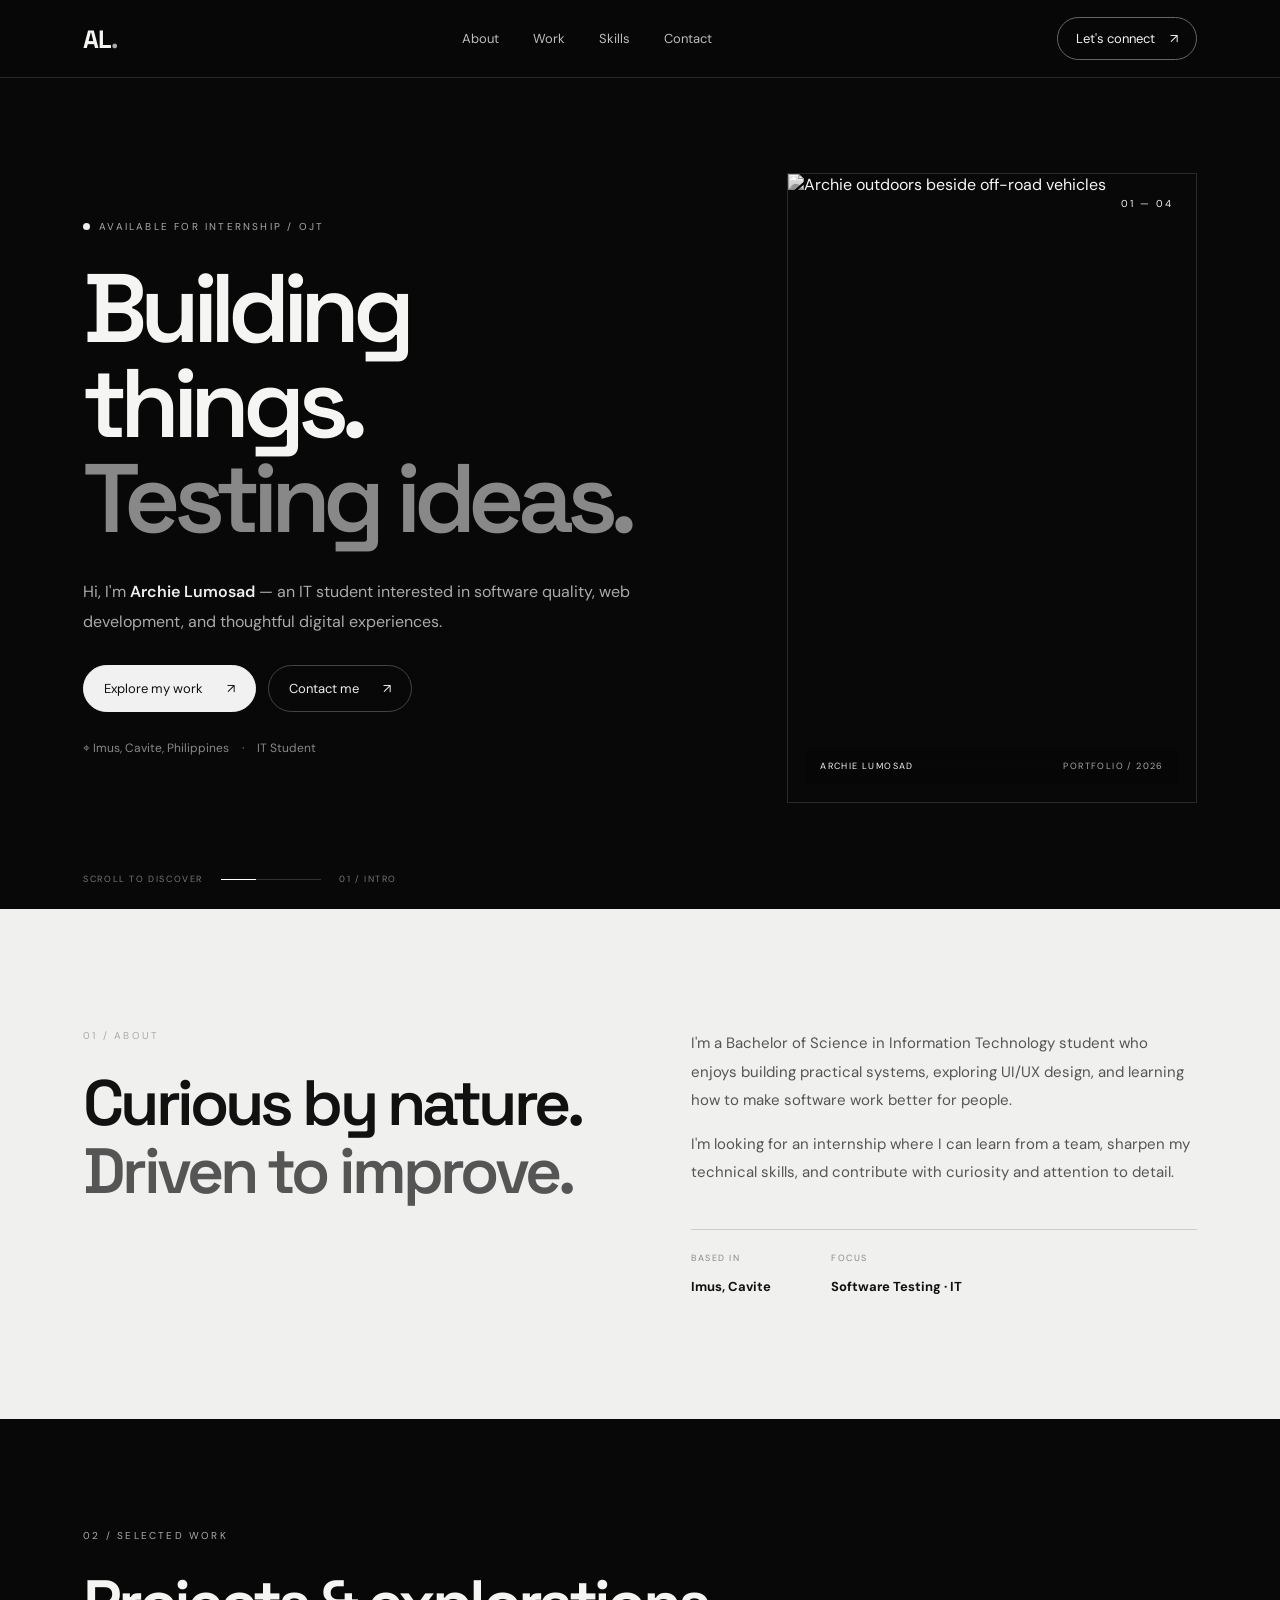
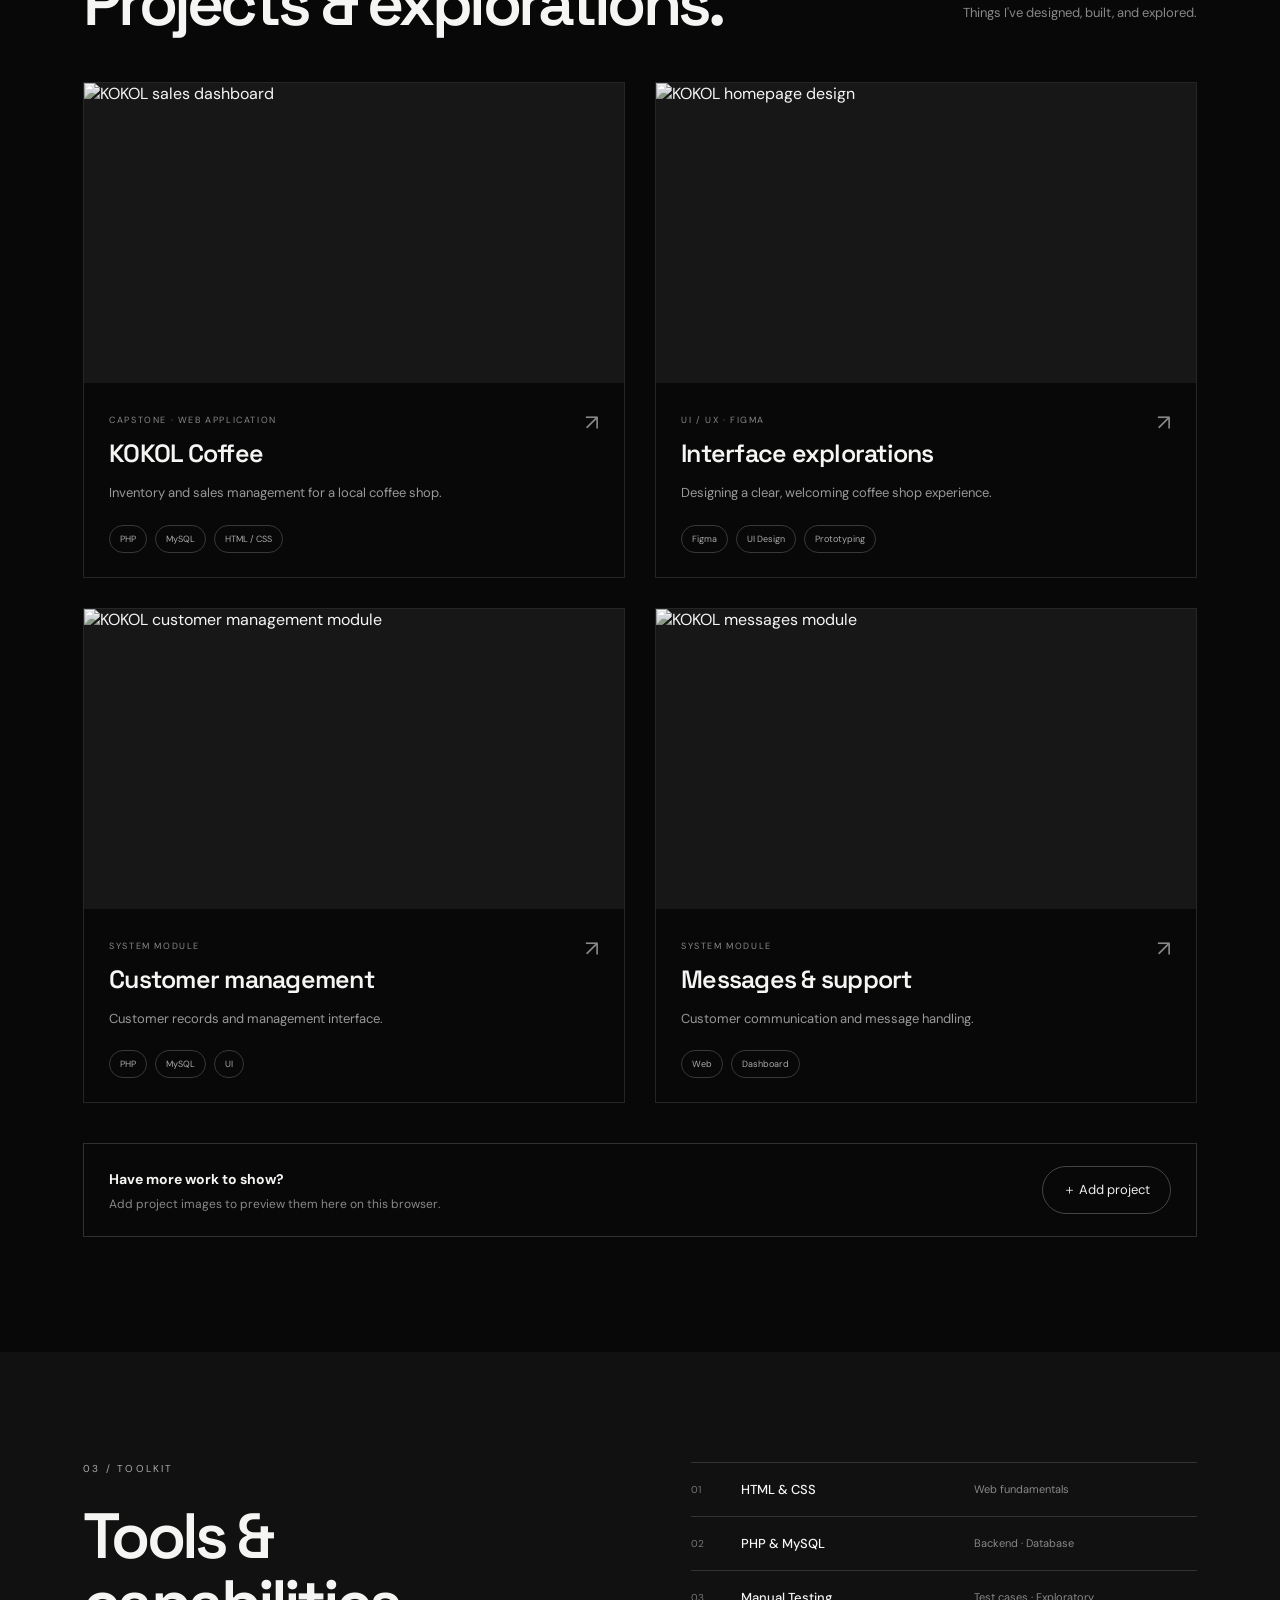
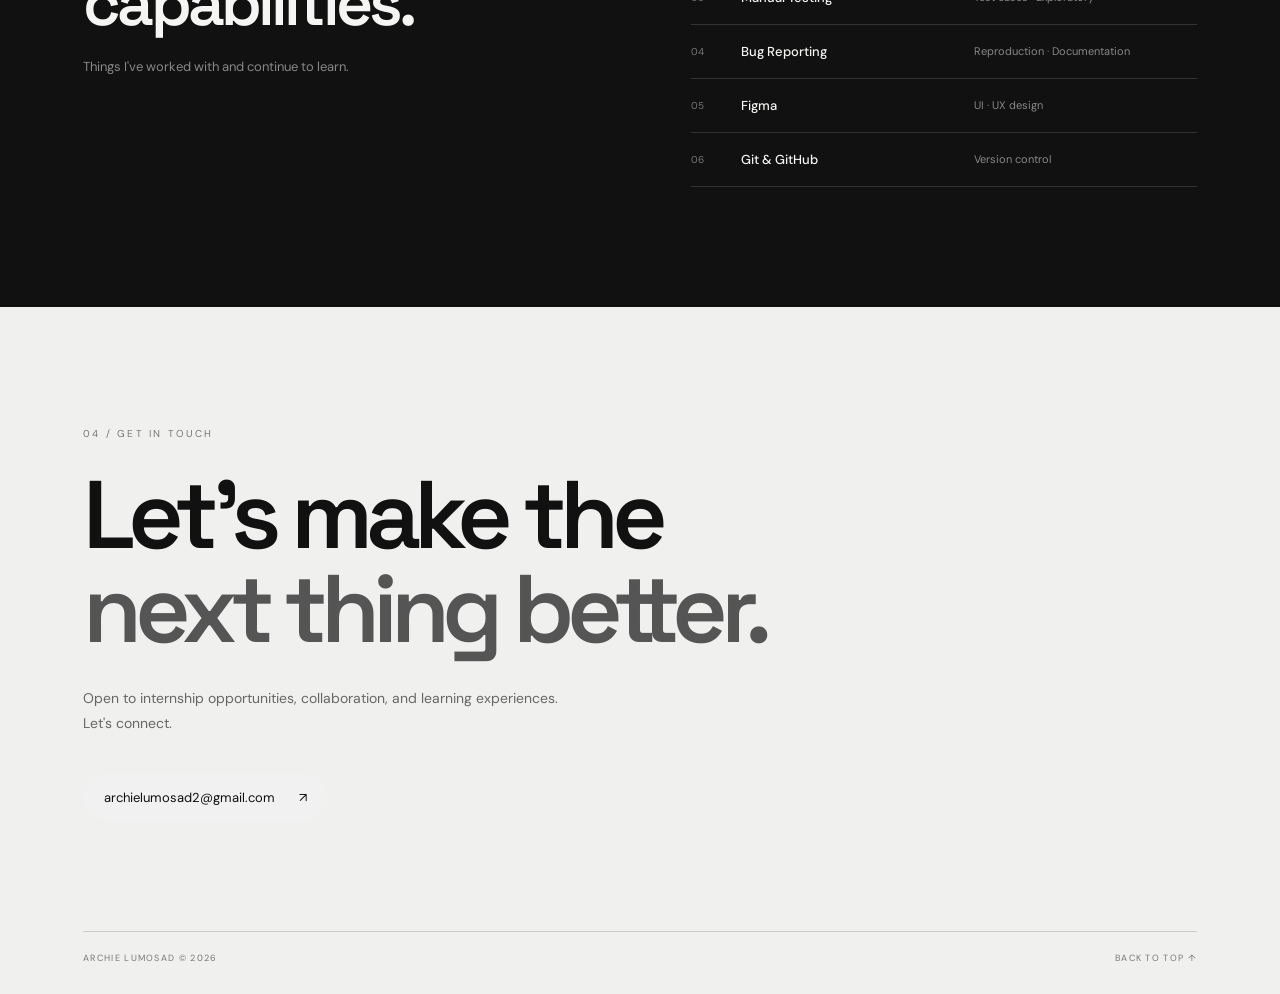
==== commit 8ba11be7: "Add files via upload" ====
--- a/index.html
+++ b/index.html
@@ -1,61 +1,25 @@
 <!doctype html>
 <html lang="en">
 <head>
-  <meta charset="UTF-8" />
-  <meta name="viewport" content="width=device-width, initial-scale=1.0" />
-  <meta name="description" content="Archie Lumosad — IT student, aspiring software tester, and UI/UX designer." />
-  <title>Archie Lumosad — Portfolio</title>
-  <link rel="preconnect" href="https://fonts.googleapis.com">
-  <link rel="preconnect" href="https://fonts.gstatic.com" crossorigin>
-  <link href="https://fonts.googleapis.com/css2?family=DM+Sans:wght@400;500;600;700&family=Space+Grotesk:wght@400;500;600;700&display=swap" rel="stylesheet">
-  <link rel="stylesheet" href="style.css" />
-</head>
-<body>
-  <div class="loader" aria-hidden="true"><span>AL.</span></div>
-  <header class="nav-wrap">
-    <nav class="nav container">
-      <a class="brand" href="#home">AL<span>.</span></a>
-      <div class="nav-links">
-        <a href="#home">Home</a><a href="#about">About</a><a href="#projects">Projects</a><a href="#designs">Designs</a><a href="#skills">Skills</a><a href="#contact">Contact</a>
-      </div>
-      <a class="nav-cta" href="#contact">Let's talk <span>↗</span></a>
-      <button class="menu-btn" aria-label="Toggle navigation"><span></span><span></span></button>
-    </nav>
-  </header>
-
-
-  <main>
-    <section class="hero" id="home">
-      <div class="hero-grid container">
-        <div class="hero-copy reveal">
-          <p class="eyebrow"><span class="status-dot"></span> AVAILABLE FOR INTERNSHIP / OJT</p>
-          <h1>Building things.<br><span>Testing ideas.</span></h1>
-          <p class="hero-sub">Hi, I'm <strong>Archie Lumosad</strong> — an IT student interested in software quality, web development, and thoughtful digital experiences.</p>
-          <div class="hero-actions"><a class="button button-light" href="#projects">Explore my work <span>↗</span></a><a class="button button-outline" href="mailto:archielumosad2@gmail.com">Contact me <span>↗</span></a></div>
-          <div class="social-row"><a href="mailto:archielumosad2@gmail.com" aria-label="Email">✉</a><span class="social-note">Cavite, Philippines · IT Student</span></div>
-        </div>
-        <div class="hero-photo-wrap reveal delay-2"><div class="photo-frame"></div><img class="hero-photo" src="assets/archie.jpg" alt="Archie outdoors beside off-road vehicles" /><div class="photo-label">ARCHIE LUMOSAD <span>PORTFOLIO / 2026</span></div><span class="photo-index">01 — 04</span></div>
-      </div>
-      <div class="hero-bottom container"><span>SCROLL TO DISCOVER</span><div class="scroll-line"><i></i></div><span>01 / INTRO</span></div>
-    </section>
-
-
-    <section class="about section-light" id="about">
-      <div class="container about-grid reveal"><div><p class="eyebrow dark">01 / ABOUT</p><h2>Curious by nature.<br><span>Driven to improve.</span></h2></div><div class="about-text"><p>I'm a Bachelor of Science in Information Technology student who enjoys building practical systems, exploring UI/UX design, and learning how to make software work better for people.</p><p>I'm currently looking for an internship opportunity where I can learn from a team, sharpen my technical skills, and contribute with curiosity and attention to detail.</p><div class="about-facts"><div><span>BASED IN</span><strong>Imus, Cavite</strong></div><div><span>FOCUS</span><strong>Software Testing · IT</strong></div></div></div></div>
-    </section>
-
-
-    <section class="skills-section" id="skills"><div class="container skills-grid reveal"><div><p class="eyebrow">02 / TOOLKIT</p><h2>Tools &<br>capabilities.</h2><p class="muted">Things I've worked with and continue to learn.</p></div><div class="skills-list"><div class="skill"><span>01</span><strong>HTML & CSS</strong><small>Web fundamentals</small></div><div class="skill"><span>02</span><strong>PHP & MySQL</strong><small>Backend · Database</small></div><div class="skill"><span>03</span><strong>Manual Testing</strong><small>Test cases · Exploratory</small></div><div class="skill"><span>04</span><strong>Bug Reporting</strong><small>Reproduction · Documentation</small></div><div class="skill"><span>05</span><strong>Figma</strong><small>UI · UX design</small></div><div class="skill"><span>06</span><strong>Git & GitHub</strong><small>Version control</small></div></div></div></section>
-
-
-    <section class="projects section-light" id="projects"><div class="container"><div class="section-heading reveal"><div><p class="eyebrow dark">03 / SELECTED WORK</p><h2>Projects that solve<br>real problems.</h2></div><p class="heading-note">A closer look at the things I've designed and built.</p></div><article class="project-card reveal"><div class="project-image"><img src="assets/kokol-sales.png" alt="KOKOL coffee sales dashboard screenshot"><div class="project-image-caption">SYSTEM PREVIEW / KOKOL</div></div><div class="project-info"><p class="eyebrow dark">WEB APPLICATION · CAPSTONE</p><h3>KOKOL Coffee</h3><p>Automated Inventory and Sales System designed to improve stock monitoring, sales recording, and daily operations for a coffee shop.</p><div class="tags"><span>PHP</span><span>MySQL</span><span>HTML</span><span>CSS</span></div><a class="text-link" href="#designs">Explore project visuals <span>↗</span></a></div></article></div></section>
-
-
-    <section class="designs" id="designs"><div class="container"><div class="section-heading reveal"><div><p class="eyebrow">04 / UI & UX</p><h2>Designed with<br>intention.</h2></div><p class="heading-note">Interface concepts and visual explorations for the KOKOL Coffee experience.</p></div><div class="design-gallery"><figure class="design-tile reveal"><img src="assets/kokol-homepage-design.png" alt="KOKOL homepage UI design"><figcaption><strong>Homepage</strong><span>01</span></figcaption></figure><figure class="design-tile reveal delay-1"><img src="assets/kokol-menu-design.png" alt="KOKOL menu UI design"><figcaption><strong>Menu page</strong><span>02</span></figcaption></figure><figure class="design-tile reveal delay-2"><img src="assets/kokol-about-design.png" alt="KOKOL about page UI design"><figcaption><strong>About page</strong><span>03</span></figcaption></figure></div><div class="extra-projects"><div class="mini-project reveal"><img src="assets/kokol-customer-management.png" alt="Customer management module"><div><span>MODULE</span><strong>Customer Management</strong></div></div><div class="mini-project reveal"><img src="assets/kokol-messages.png" alt="Customer messages module"><div><span>MODULE</span><strong>Customer Support / Messages</strong></div></div></div></div></section>
-
-
-    <section class="contact" id="contact"><div class="container contact-inner reveal"><p class="eyebrow">05 / GET IN TOUCH</p><h2>Let's make the<br><span>next thing better.</span></h2><p class="contact-copy">I'm open to internship opportunities, collaboration, and learning experiences. Let's connect.</p><a class="button button-light contact-button" href="mailto:archielumosad2@gmail.com">archielumosad2@gmail.com <span>↗</span></a><div class="contact-footer"><span>ARCHIE LUMOSAD © 2026</span><a href="#home">BACK TO TOP ↑</a></div></div></section>
-  </main>
-  <script src="script.js"></script>
-</body>
-</html>
+<meta charset="UTF-8"><meta name="viewport" content="width=device-width,initial-scale=1">
+<meta name="description" content="Archie Lumosad — IT student, software testing and UI/UX portfolio."><title>Archie Lumosad — Portfolio</title>
+<link rel="preconnect" href="https://fonts.googleapis.com"><link rel="preconnect" href="https://fonts.gstatic.com" crossorigin>
+<link href="https://fonts.googleapis.com/css2?family=DM+Sans:wght@400;500;600;700&family=Space+Grotesk:wght@400;500;600;700&display=swap" rel="stylesheet"><link rel="stylesheet" href="style.css">
+</head><body>
+<div class="loader"><span>AL<span class="dot">.</span></span></div>
+<header class="nav"><a class="logo" href="#top">AL<span>.</span></a><nav><a href="#about">About</a><a href="#work">Work</a><a href="#skills">Skills</a><a href="#contact">Contact</a></nav><a class="nav-contact" href="#contact">Let's connect <span>↗</span></a><button class="menu" aria-label="Menu">☰</button></header>
+<main id="top">
+<section class="hero"><div class="hero-inner"><div class="hero-copy reveal"><p class="eyebrow"><i></i> AVAILABLE FOR INTERNSHIP / OJT</p><h1>Building things.<br><em>Testing ideas.</em></h1><p class="intro">Hi, I'm <b>Archie Lumosad</b> — an IT student interested in software quality, web development, and thoughtful digital experiences.</p><div class="actions"><a class="btn primary" href="#work">Explore my work <span>↗</span></a><a class="btn secondary" href="mailto:archielumosad2@gmail.com">Contact me <span>↗</span></a></div><div class="meta">⌖ Imus, Cavite, Philippines <span>·</span> IT Student</div></div><div class="portrait reveal"><img src="assets/archie.jpg" alt="Archie outdoors beside off-road vehicles"><div class="portrait-caption"><span>ARCHIE LUMOSAD</span><span>PORTFOLIO / 2026</span></div><div class="portrait-number">01 — 04</div></div></div><div class="scroll-hint"><span>SCROLL TO DISCOVER</span><div class="scroll-track"><i></i></div><span>01 / INTRO</span></div></section>
+<section id="about" class="section about"><div class="wrap about-grid reveal"><div><p class="eyebrow">01 / ABOUT</p><h2>Curious by nature.<br><em>Driven to improve.</em></h2></div><div class="about-copy"><p>I'm a Bachelor of Science in Information Technology student who enjoys building practical systems, exploring UI/UX design, and learning how to make software work better for people.</p><p>I'm looking for an internship where I can learn from a team, sharpen my technical skills, and contribute with curiosity and attention to detail.</p><div class="facts"><div><small>BASED IN</small><b>Imus, Cavite</b></div><div><small>FOCUS</small><b>Software Testing · IT</b></div></div></div></div></section>
+<section id="work" class="section work"><div class="wrap"><div class="section-head reveal"><div><p class="eyebrow">02 / SELECTED WORK</p><h2>Projects & explorations.</h2></div><p>Things I've designed, built, and explored.</p></div><div class="projects" id="projectGrid">
+<article class="project featured reveal" data-title="KOKOL Coffee — Inventory & Sales System" data-description="An automated inventory and sales system created for KOKOL Coffee to improve stock monitoring, sales recording, and daily operations." data-image="assets/kokol-sales.png"><div class="project-img"><img src="assets/kokol-sales.png" alt="KOKOL sales dashboard"><span class="view">VIEW PROJECT ↗</span></div><div class="project-text"><div><small>CAPSTONE · WEB APPLICATION</small><h3>KOKOL Coffee</h3></div><span class="arrow">↗</span><p>Inventory and sales management for a local coffee shop.</p><div class="chips"><span>PHP</span><span>MySQL</span><span>HTML / CSS</span></div></div></article>
+<article class="project reveal" data-title="KOKOL — UI/UX Concepts" data-description="A set of interface explorations for the KOKOL Coffee customer experience, including the home, menu, and about pages." data-image="assets/kokol-homepage-design.png"><div class="project-img"><img src="assets/kokol-homepage-design.png" alt="KOKOL homepage design"><span class="view">VIEW PROJECT ↗</span></div><div class="project-text"><div><small>UI / UX · FIGMA</small><h3>Interface explorations</h3></div><span class="arrow">↗</span><p>Designing a clear, welcoming coffee shop experience.</p><div class="chips"><span>Figma</span><span>UI Design</span><span>Prototyping</span></div></div></article>
+<article class="project reveal" data-title="Customer Management" data-description="A customer management module for the KOKOL system, helping staff organize customer information and interactions." data-image="assets/kokol-customer-management.png"><div class="project-img"><img src="assets/kokol-customer-management.png" alt="KOKOL customer management module"><span class="view">VIEW PROJECT ↗</span></div><div class="project-text"><div><small>SYSTEM MODULE</small><h3>Customer management</h3></div><span class="arrow">↗</span><p>Customer records and management interface.</p><div class="chips"><span>PHP</span><span>MySQL</span><span>UI</span></div></div></article>
+<article class="project reveal" data-title="Messages & Support" data-description="A messaging interface concept for organizing customer messages and support conversations." data-image="assets/kokol-messages.png"><div class="project-img"><img src="assets/kokol-messages.png" alt="KOKOL messages module"><span class="view">VIEW PROJECT ↗</span></div><div class="project-text"><div><small>SYSTEM MODULE</small><h3>Messages & support</h3></div><span class="arrow">↗</span><p>Customer communication and message handling.</p><div class="chips"><span>Web</span><span>Dashboard</span></div></div></article>
+</div><div class="upload-row reveal"><div><strong>Have more work to show?</strong><p>Add project images to preview them here on this browser.</p></div><button class="btn secondary" id="openUpload">＋ Add project</button></div></div></section>
+<section id="skills" class="section skills"><div class="wrap skills-grid reveal"><div><p class="eyebrow">03 / TOOLKIT</p><h2>Tools &<br>capabilities.</h2><p class="muted">Things I've worked with and continue to learn.</p></div><div class="skill-list"><div><small>01</small><b>HTML & CSS</b><span>Web fundamentals</span></div><div><small>02</small><b>PHP & MySQL</b><span>Backend · Database</span></div><div><small>03</small><b>Manual Testing</b><span>Test cases · Exploratory</span></div><div><small>04</small><b>Bug Reporting</b><span>Reproduction · Documentation</span></div><div><small>05</small><b>Figma</b><span>UI · UX design</span></div><div><small>06</small><b>Git & GitHub</b><span>Version control</span></div></div></div></section>
+<section id="contact" class="contact"><div class="wrap contact-inner reveal"><p class="eyebrow">04 / GET IN TOUCH</p><h2>Let's make the<br><em>next thing better.</em></h2><p>Open to internship opportunities, collaboration, and learning experiences. Let's connect.</p><a class="btn primary email" href="mailto:archielumosad2@gmail.com">archielumosad2@gmail.com <span>↗</span></a><footer><span>ARCHIE LUMOSAD © 2026</span><a href="#top">BACK TO TOP ↑</a></footer></div></section>
+</main>
+<div class="modal" id="uploadModal" aria-hidden="true"><div class="modal-box"><button class="close" id="closeModal">×</button><p class="eyebrow">ADD TO YOUR WORK</p><h2>New project.</h2><p class="modal-note">Upload an image and details. This preview is saved in this browser only.</p><form id="projectForm"><label>Project name<input required name="title" placeholder="e.g. Mobile app concept"></label><label>Category<input name="category" placeholder="UI/UX · Web application"></label><label>Description<textarea name="description" rows="3" placeholder="What did you build or design?"></textarea></label><label class="upload-field">Project image<input type="file" name="image" accept="image/*" required></label><button class="btn primary" type="submit">Add project <span>↗</span></button></form><p class="tiny">Local previews are not automatically published to GitHub Pages. To make a new project visible to everyone, add its image and project entry to the site files and push them to GitHub.</p></div></div>
+<div class="lightbox" id="lightbox"><button class="lightbox-close">×</button><img src="" alt="Project preview"><div class="lightbox-caption"></div></div>
+<script src="script.js"></script></body></html>
--- a/style.css
+++ b/style.css
@@ -1,4 +1,3 @@
-:root{--black:#0a0a0a;--white:#f4f4f1;--gray:#a4a4a4;--line:rgba(255,255,255,.14);--darkline:rgba(0,0,0,.13);--font:'DM Sans',sans-serif;--display:'Space Grotesk',sans-serif}*{box-sizing:border-box}html{scroll-behavior:smooth}body{margin:0;background:var(--black);color:var(--white);font-family:var(--font);overflow-x:hidden}a{color:inherit;text-decoration:none}.container{width:min(1180px,calc(100% - 48px));margin:auto}.loader{position:fixed;inset:0;background:#0a0a0a;z-index:9999;display:grid;place-items:center;transition:opacity .7s,visibility .7s}.loader span{font:700 36px var(--display);letter-spacing:-3px;animation:pulse 1s infinite alternate}.loader.hide{opacity:0;visibility:hidden}@keyframes pulse{to{opacity:.3;transform:scale(.94)}}.nav-wrap{position:absolute;top:0;left:0;width:100%;z-index:50;border-bottom:1px solid var(--line);background:rgba(8,8,8,.58);backdrop-filter:blur(16px)}.nav{height:78px;display:flex;align-items:center;justify-content:space-between}.brand{font:700 24px var(--display);letter-spacing:-2px}.brand span{color:#888}.nav-links{display:flex;gap:32px;font-size:13px;color:#bdbdbd}.nav-links a{transition:color .25s}.nav-links a:hover{color:white}.nav-cta{border:1px solid #555;padding:11px 17px;border-radius:99px;font-size:12px;transition:.3s}.nav-cta:hover{background:white;color:black}.nav-cta span{margin-left:12px}.menu-btn{display:none;background:none;border:0;color:white}.hero{min-height:720px;padding:140px 0 30px;position:relative;background:radial-gradient(ellipse at 78% 30%,#252525 0,transparent 40%),linear-gradient(125deg,#0a0a0a,#101010 70%,#080808);overflow:hidden}.hero:before{content:'';position:absolute;right:-8%;top:0;width:52%;height:100%;background:linear-gradient(135deg,transparent 25%,rgba(255,255,255,.035),transparent 75%);transform:skew(-14deg)}.hero-grid{display:grid;grid-template-columns:1fr 460px;align-items:center;gap:60px;min-height:490px;position:relative}.eyebrow{font-size:11px;letter-spacing:2.2px;color:#aaa;margin:0 0 24px;text-transform:uppercase}.status-dot{display:inline-block;width:7px;height:7px;background:#bcbcbc;border-radius:50%;margin-right:9px;box-shadow:0 0 12px #aaa}.hero h1{font:700 clamp(50px,6vw,82px)/.98 var(--display);letter-spacing:-5px;margin:0 0 28px}.hero h1 span{color:#7d7d7d}.hero-sub{max-width:520px;color:#b8b8b8;font-size:16px;line-height:1.8}.hero-sub strong{color:white}.hero-actions{display:flex;gap:12px;margin-top:34px}.button{display:inline-flex;align-items:center;gap:22px;border-radius:99px;padding:15px 22px;font-size:13px;font-weight:600;transition:transform .3s,background .3s,color .3s}.button:hover{transform:translateY(-3px)}.button-light{background:#f4f4f1;color:#111}.button-light:hover{background:#d8d8d8}.button-outline{border:1px solid #626262;color:white}.button-outline:hover{background:#fff;color:#111}.social-row{display:flex;align-items:center;gap:24px;margin-top:42px}.social-row a{font-size:20px}.social-note{font-size:11px;color:#888;letter-spacing:.4px}.hero-photo-wrap{position:relative;height:480px;width:100%;max-width:460px;margin-left:auto}.hero-photo{width:100%;height:100%;object-fit:cover;object-position:center 30%;filter:grayscale(100%);border-radius:5px;position:relative;z-index:2;mask-image:linear-gradient(to bottom,black 70%,transparent 100%);transition:filter .6s,transform .6s}.hero-photo-wrap:hover .hero-photo{filter:grayscale(60%);transform:scale(1.015)}.photo-frame{position:absolute;inset:20px -18px 20px 18px;border:1px solid #555;border-radius:4px;transform:rotate(2deg)}.photo-label{position:absolute;z-index:3;bottom:26px;left:18px;font:600 10px var(--display);letter-spacing:1.6px}.photo-label span{display:block;color:#aaa;font-size:9px;margin-top:5px}.photo-index{position:absolute;right:-25px;top:25px;font-size:10px;letter-spacing:2px;color:#777}.hero-bottom{display:flex;align-items:center;gap:20px;color:#777;font-size:9px;letter-spacing:2px;margin-top:30px}.scroll-line{width:90px;height:1px;background:#333;position:relative}.scroll-line i{position:absolute;height:1px;width:40%;background:white;left:0;animation:scrollLine 2s infinite}@keyframes scrollLine{50%{left:60%}}.section-light{background:var(--white);color:#101010}.about{padding:105px 0}.about-grid{display:grid;grid-template-columns:1fr 1fr;gap:80px}.eyebrow.dark{color:#777}.about h2,.section-heading h2,.skills-section h2{font:700 clamp(38px,4vw,60px)/1.04 var(--display);letter-spacing:-3px;margin:0}.about h2 span{color:#777}.about-text{max-width:540px;color:#555;font-size:15px;line-height:1.8}.about-text p:first-child{margin-top:0}.about-facts{display:flex;gap:50px;margin-top:35px;padding-top:22px;border-top:1px solid var(--darkline)}.about-facts div{display:flex;flex-direction:column;gap:8px}.about-facts span{font-size:9px;letter-spacing:1.8px;color:#888}.about-facts strong{font-size:13px;color:#111}.skills-section{padding:100px 0;background:#101010}.skills-grid{display:grid;grid-template-columns:1fr 1.2fr;gap:80px}.skills-section h2{margin-bottom:20px}.muted{color:#858585;font-size:14px}.skills-list{display:grid;grid-template-columns:1fr 1fr;border-top:1px solid var(--line)}.skill{padding:20px 5px;border-bottom:1px solid var(--line);display:grid;grid-template-columns:30px 1fr;gap:4px}.skill span{grid-row:span 2;font-size:10px;color:#777}.skill strong{font-size:14px}.skill small{font-size:11px;color:#777}.projects{padding:100px 0}.section-heading{display:flex;justify-content:space-between;align-items:end;margin-bottom:48px}.heading-note{color:#777;font-size:13px;max-width:250px;line-height:1.7}.project-card{display:grid;grid-template-columns:1.2fr .8fr;background:#e7e7e4;border-radius:4px;overflow:hidden}.project-image{min-height:400px;background:#ddd;position:relative;overflow:hidden}.project-image img{width:100%;height:100%;object-fit:cover;position:absolute;inset:0;transition:transform .7s}.project-card:hover .project-image img{transform:scale(1.035)}.project-image-caption{position:absolute;bottom:20px;left:20px;background:#111;color:#fff;padding:8px 12px;font-size:9px;letter-spacing:1.6px}.project-info{padding:55px 45px;display:flex;flex-direction:column;justify-content:center}.project-info h3{font:700 38px var(--display);letter-spacing:-2px;margin:0 0 14px}.project-info>p:not(.eyebrow){color:#555;line-height:1.7;font-size:14px}.tags{display:flex;gap:7px;flex-wrap:wrap;margin:20px 0 30px}.tags span{border:1px solid #bbb;border-radius:99px;padding:7px 10px;font-size:10px;color:#555}.text-link{font-size:12px;font-weight:600;border-bottom:1px solid #999;padding-bottom:8px;width:max-content}.text-link span{margin-left:15px}.designs{padding:100px 0;background:#101010}.design-gallery{display:grid;grid-template-columns:repeat(3,1fr);gap:18px}.design-tile{margin:0;border:1px solid #333;overflow:hidden;background:#1b1b1b}.design-tile img{width:100%;aspect-ratio:1.5;object-fit:cover;display:block;transition:transform .7s,filter .5s;filter:grayscale(30%)}.design-tile:hover img{transform:scale(1.04);filter:grayscale(0)}.design-tile figcaption{display:flex;justify-content:space-between;padding:16px;font-size:12px}.design-tile figcaption span{color:#777}.extra-projects{display:grid;grid-template-columns:1fr 1fr;gap:18px;margin-top:18px}.mini-project{border:1px solid #333;display:grid;grid-template-columns:160px 1fr;align-items:center;gap:20px;padding:12px}.mini-project img{width:160px;height:110px;object-fit:cover;filter:grayscale(100%);transition:filter .4s}.mini-project:hover img{filter:grayscale(0)}.mini-project div{display:flex;flex-direction:column;gap:8px}.mini-project span{font-size:9px;letter-spacing:1.5px;color:#777}.mini-project strong{font-size:13px}.contact{padding:110px 0 30px;background:#080808;position:relative;overflow:hidden}.contact:after{content:'AL';position:absolute;right:-30px;bottom:-130px;font:700 420px/.8 var(--display);letter-spacing:-40px;color:rgba(255,255,255,.025);pointer-events:none}.contact h2{font:700 clamp(48px,7vw,86px)/.98 var(--display);letter-spacing:-5px;margin:15px 0 25px}.contact h2 span{color:#777}.contact-copy{color:#999;max-width:450px;line-height:1.8;font-size:14px}.contact-button{margin-top:20px}.contact-footer{display:flex;justify-content:space-between;border-top:1px solid #252525;margin-top:100px;padding-top:24px;color:#777;font-size:9px;letter-spacing:1.6px}.contact-footer a:hover{color:#fff}.reveal{opacity:0;transform:translateY(28px);transition:opacity .75s ease,transform .75s ease}.reveal.visible{opacity:1;transform:translateY(0)}.delay-1{transition-delay:.12s}.delay-2{transition-delay:.22s}
-@media(max-width:900px){.hero-grid{grid-template-columns:1fr 360px;gap:30px}.hero-photo-wrap{height:400px}.hero h1{letter-spacing:-3px}.about-grid,.skills-grid{gap:40px}.project-card{grid-template-columns:1fr}.project-image{min-height:320px}.project-info{padding:35px}.nav-links{gap:18px}}
-@media(max-width:650px){.container{width:calc(100% - 32px)}.nav{height:66px}.nav-links{display:none;position:absolute;top:66px;left:16px;right:16px;background:#161616;border:1px solid #333;border-radius:12px;padding:18px;flex-direction:column;gap:18px}.nav-links.open{display:flex}.nav-cta{display:none}.menu-btn{display:flex;flex-direction:column;gap:5px;padding:8px}.menu-btn span{width:22px;height:1px;background:#fff}.hero{padding:110px 0 25px;min-height:auto}.hero-grid{grid-template-columns:1fr;gap:35px}.hero h1{font-size:56px}.hero-sub{font-size:14px}.hero-photo-wrap{height:420px;max-width:100%;margin:0}.photo-index{right:0}.hero-bottom{margin-top:20px}.about,.projects,.designs,.skills-section,.contact{padding:70px 0}.about-grid,.skills-grid{grid-template-columns:1fr;gap:25px}.about h2,.section-heading h2,.skills-section h2{font-size:42px}.about-facts{gap:24px}.section-heading{align-items:start;flex-direction:column;gap:18px;margin-bottom:30px}.heading-note{max-width:100%;margin:0}.project-image{min-height:240px}.project-info{padding:28px 22px}.project-info h3{font-size:32px}.design-gallery{grid-template-columns:1fr}.design-tile img{aspect-ratio:1.45}.extra-projects{grid-template-columns:1fr}.mini-project{grid-template-columns:120px 1fr;gap:12px}.mini-project img{width:120px;height:90px}.contact h2{font-size:54px;letter-spacing:-3px}.contact-footer{margin-top:70px}.contact:after{font-size:250px;bottom:-70px}.social-row{margin-top:30px}}
-@media(prefers-reduced-motion:reduce){html{scroll-behavior:auto}*,*::before,*::after{animation-duration:.01ms!important;transition-duration:.01ms!important}}
+:root{--bg:#080808;--white:#f5f5f3;--muted:#9b9b9b;--line:#282828;--accent:#b8b8b8;--font:'DM Sans',sans-serif;--display:'Space Grotesk',sans-serif}*{box-sizing:border-box}html{scroll-behavior:smooth;scroll-padding-top:90px}body{margin:0;background:var(--bg);color:var(--white);font-family:var(--font);overflow-x:hidden}a{color:inherit;text-decoration:none}button{font:inherit;color:inherit}.loader{position:fixed;inset:0;background:#080808;z-index:1000;display:grid;place-items:center;animation:loaderOut .8s 1.15s forwards}.loader>span{font:700 42px var(--display);animation:fadeUp .5s}.dot,.logo span{color:#aaa}@keyframes loaderOut{to{opacity:0;visibility:hidden}}@keyframes fadeUp{from{opacity:0;transform:translateY(15px)}to{opacity:1;transform:none}}.nav{height:78px;padding:0 6.5%;display:flex;align-items:center;justify-content:space-between;border-bottom:1px solid var(--line);position:sticky;top:0;background:#080808d9;backdrop-filter:blur(14px);z-index:50}.logo{font:700 25px var(--display);letter-spacing:-1px}.nav nav{display:flex;gap:34px}.nav nav a{font-size:13px;color:#bdbdbd;transition:.25s}.nav nav a:hover{color:white}.nav-contact{border:1px solid #666;border-radius:40px;padding:12px 18px;font-size:13px;transition:.3s}.nav-contact:hover{background:white;color:#080808}.nav-contact span{margin-left:12px}.menu{display:none;background:none;border:0}.hero{min-height:calc(100vh - 78px);padding:95px 6.5% 24px;display:flex;flex-direction:column;justify-content:space-between}.hero-inner{display:grid;grid-template-columns:1.2fr .8fr;gap:7vw;align-items:center;max-width:1500px;margin:auto;width:100%}.eyebrow{font-size:10px;letter-spacing:2.2px;color:#aaa;text-transform:uppercase;margin:0 0 28px;display:flex;align-items:center;gap:9px}.eyebrow i{width:7px;height:7px;background:#eee;border-radius:50%;display:inline-block}.hero h1{font:600 clamp(54px,7.6vw,116px)/.98 var(--display);letter-spacing:-.075em;margin:0 0 30px}.hero h1 em,.about h2 em,.contact h2 em{font-style:normal;color:#888}.intro{max-width:560px;color:#aaa;line-height:1.9;font-size:16px}.intro b{color:#eee;font-weight:600}.actions{display:flex;gap:12px;margin-top:28px;flex-wrap:wrap}.btn{border-radius:40px;padding:14px 20px;font-size:13px;display:inline-flex;align-items:center;gap:24px;border:1px solid #444;transition:transform .25s,background .25s,color .25s;cursor:pointer}.btn:hover{transform:translateY(-3px)}.primary{background:#f1f1f1;color:#101010;border-color:#f1f1f1}.primary:hover{background:white}.secondary{background:transparent;color:#eee}.secondary:hover{background:#eee;color:#111}.meta{margin-top:28px;font-size:12px;color:#888}.meta span{margin:0 10px}.portrait{position:relative;max-width:430px;width:100%;height:min(70vh,640px);margin-left:auto;overflow:hidden;border:1px solid #292929}.portrait img{width:100%;height:100%;object-fit:cover;object-position:center 48%;filter:grayscale(100%);transition:filter .6s,transform .8s}.portrait:hover img{filter:grayscale(45%);transform:scale(1.025)}.portrait-caption{position:absolute;left:18px;right:18px;bottom:18px;background:#080808bb;backdrop-filter:blur(8px);padding:12px 14px;display:flex;justify-content:space-between;font-size:9px;letter-spacing:1.4px}.portrait-caption span:last-child{color:#aaa}.portrait-number{position:absolute;top:16px;right:16px;font-size:10px;letter-spacing:2px;background:#080808aa;padding:7px}.scroll-hint{display:flex;align-items:center;gap:18px;max-width:1500px;margin:70px auto 0;width:100%;font-size:9px;letter-spacing:1.6px;color:#777}.scroll-track{height:1px;background:#333;width:100px;overflow:hidden}.scroll-track i{display:block;width:35%;height:1px;background:white;animation:scrollLine 1.8s infinite}@keyframes scrollLine{from{transform:translateX(-100%)}to{transform:translateX(300%)}}.section{padding:120px 6.5%}.wrap{max-width:1500px;margin:auto}.about{background:#f0f0ee;color:#111}.about-grid{display:grid;grid-template-columns:1fr 1fr;gap:8vw}.eyebrow.dark{color:#777}.about h2,.skills h2{font:600 clamp(40px,5vw,68px)/1.06 var(--display);letter-spacing:-.06em;margin:0}.about h2 em{color:#555}.about-copy{max-width:570px;color:#555;font-size:15px;line-height:1.9}.about-copy p:first-child{margin-top:0}.facts{display:flex;gap:60px;margin-top:42px;border-top:1px solid #ccc;padding-top:20px}.facts div{display:flex;flex-direction:column;gap:8px}.facts small{font-size:9px;letter-spacing:1.5px;color:#888}.facts b{font-size:13px;color:#111}.work{padding-top:110px;padding-bottom:115px}.section-head{display:flex;justify-content:space-between;align-items:end;margin-bottom:45px}.section-head h2{font:600 clamp(38px,5vw,68px)/1.05 var(--display);letter-spacing:-.06em;margin:0}.section-head>p{color:#888;font-size:13px;max-width:260px;line-height:1.7}.projects{display:grid;grid-template-columns:1fr 1fr;gap:30px}.project{border:1px solid #252525;overflow:hidden;transition:border-color .3s}.project:hover{border-color:#777}.project-img{height:300px;background:#171717;overflow:hidden;position:relative}.project-img img{width:100%;height:100%;object-fit:cover;transition:transform .7s,filter .5s;filter:grayscale(80%)}.project:hover .project-img img{transform:scale(1.035);filter:grayscale(30%)}.view{position:absolute;right:16px;bottom:16px;background:#111;color:white;border:1px solid #666;padding:9px 12px;font-size:9px;letter-spacing:1.2px;opacity:0;transform:translateY(8px);transition:.3s}.project:hover .view{opacity:1;transform:none}.project-text{padding:24px 25px;position:relative}.project-text small{font-size:9px;letter-spacing:1.6px;color:#888}.project-text h3{font:600 25px var(--display);letter-spacing:-.03em;margin:9px 0}.project-text p{font-size:13px;color:#999;line-height:1.7;max-width:470px}.arrow{position:absolute;right:25px;top:25px;font-size:22px;color:#888}.chips{display:flex;gap:8px;flex-wrap:wrap;margin-top:20px}.chips span{font-size:9px;border:1px solid #383838;border-radius:40px;padding:7px 10px;color:#aaa}.upload-row{margin-top:40px;border:1px solid #303030;padding:22px 25px;display:flex;justify-content:space-between;align-items:center;gap:25px}.upload-row strong{font-size:14px}.upload-row p{color:#888;font-size:12px;margin:7px 0 0}.skills{background:#111;padding-top:110px;padding-bottom:120px}.skills-grid{display:grid;grid-template-columns:1fr 1fr;gap:8vw}.skills h2{margin-bottom:20px}.muted{color:#888;font-size:13px}.skill-list{border-top:1px solid #333}.skill-list div{display:grid;grid-template-columns:40px 1fr 1fr;align-items:center;padding:18px 0;border-bottom:1px solid #333;gap:10px}.skill-list small{color:#777;font-size:10px}.skill-list b{font-size:13px;font-weight:500}.skill-list span{color:#888;font-size:11px}.contact{padding:120px 6.5% 30px;background:#f0f0ee;color:#111}.contact-inner{max-width:1500px;margin:auto}.contact .eyebrow{color:#777}.contact h2{font:600 clamp(55px,7.5vw,110px)/.98 var(--display);letter-spacing:-.075em;margin:0}.contact h2 em{color:#555}.contact-inner>p:not(.eyebrow){color:#666;max-width:500px;font-size:14px;line-height:1.8;margin:30px 0}.email{margin-top:8px}.contact footer{display:flex;justify-content:space-between;border-top:1px solid #ccc;padding-top:20px;margin-top:110px;font-size:9px;letter-spacing:1.3px;color:#777}.modal,.lightbox{position:fixed;inset:0;background:#000c;backdrop-filter:blur(8px);display:none;align-items:center;justify-content:center;z-index:100;padding:20px}.modal.show,.lightbox.show{display:flex}.modal-box{width:min(100%,520px);background:#111;border:1px solid #383838;padding:30px;position:relative;max-height:90vh;overflow:auto}.close,.lightbox-close{position:absolute;right:16px;top:13px;background:none;border:0;font-size:28px;cursor:pointer;color:#aaa}.modal-box h2{font:600 36px var(--display);margin:0}.modal-note{font-size:12px;color:#888;line-height:1.7}.modal form{display:grid;gap:16px;margin-top:22px}.modal label{font-size:11px;color:#aaa;display:grid;gap:8px}.modal input,.modal textarea{background:#080808;border:1px solid #333;padding:12px;color:white;font:13px var(--font);width:100%;border-radius:2px}.upload-field input{padding:10px}.tiny{font-size:10px;color:#777;line-height:1.6;margin-top:20px}.lightbox{flex-direction:column}.lightbox img{max-width:min(92vw,1100px);max-height:78vh;object-fit:contain}.lightbox-caption{color:#ddd;font-size:13px;margin-top:15px}.lightbox-close{position:fixed;font-size:40px;right:25px;top:20px}.reveal{opacity:0;transform:translateY(28px);transition:opacity .7s,transform .7s}.reveal.visible{opacity:1;transform:none}.delay-1{transition-delay:.1s}.delay-2{transition-delay:.2s}
+@media(max-width:900px){.nav{padding:0 5%}.nav nav{gap:20px}.hero{padding:70px 5% 20px}.hero-inner{grid-template-columns:1fr 38%;gap:5vw}.hero h1{font-size:clamp(52px,9vw,85px)}.portrait{height:55vh}.section{padding:90px 5%}.projects{gap:18px}.project-img{height:240px}.about-grid,.skills-grid{gap:5vw}}
+@media(max-width:650px){.nav{height:65px}.nav nav{display:none;position:absolute;top:65px;left:0;right:0;background:#101010;border-bottom:1px solid #333;padding:20px 5%;flex-direction:column;gap:20px}.nav nav.open{display:flex}.nav-contact{font-size:11px;padding:10px 13px}.menu{display:block}.hero{padding:65px 5% 22px;min-height:auto}.hero-inner{grid-template-columns:1fr;gap:40px}.hero h1{font-size:clamp(55px,14vw,86px)}.intro{font-size:14px}.portrait{height:480px;margin:0;width:100%;max-width:none}.scroll-hint{margin-top:40px}.section{padding:75px 5%}.about-grid,.skills-grid{grid-template-columns:1fr;gap:35px}.about h2,.skills h2{font-size:48px}.about-copy{font-size:14px}.facts{gap:30px}.section-head{display:block}.section-head h2{font-size:45px}.section-head>p{margin-top:18px}.projects{grid-template-columns:1fr}.project-img{height:250px}.project-text{padding:20px}.project-text h3{font-size:22px}.upload-row{align-items:flex-start;flex-direction:column}.skill-list div{grid-template-columns:30px 1fr;gap:8px}.skill-list span{grid-column:2}.contact{padding:80px 5% 25px}.contact h2{font-size:58px}.contact footer{margin-top:70px}.modal-box{padding:24px}.portrait-caption{font-size:8px}}
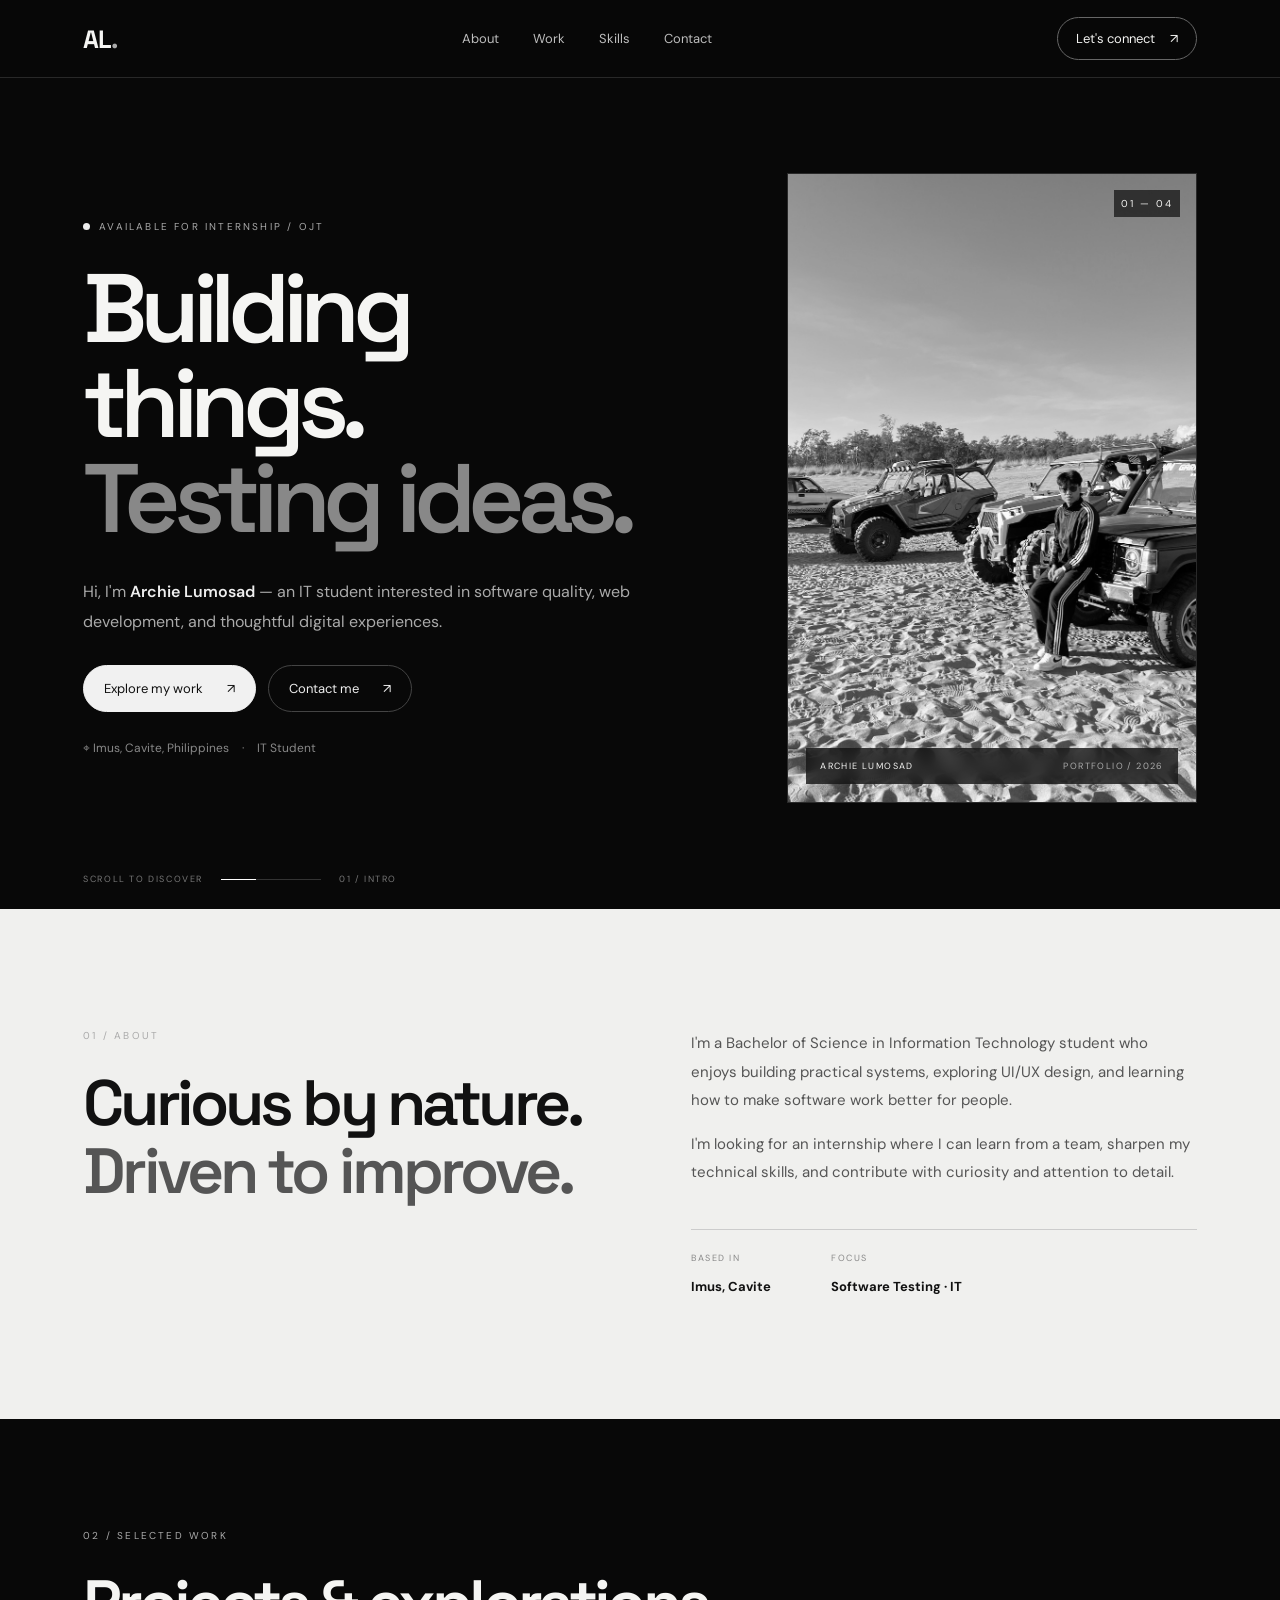
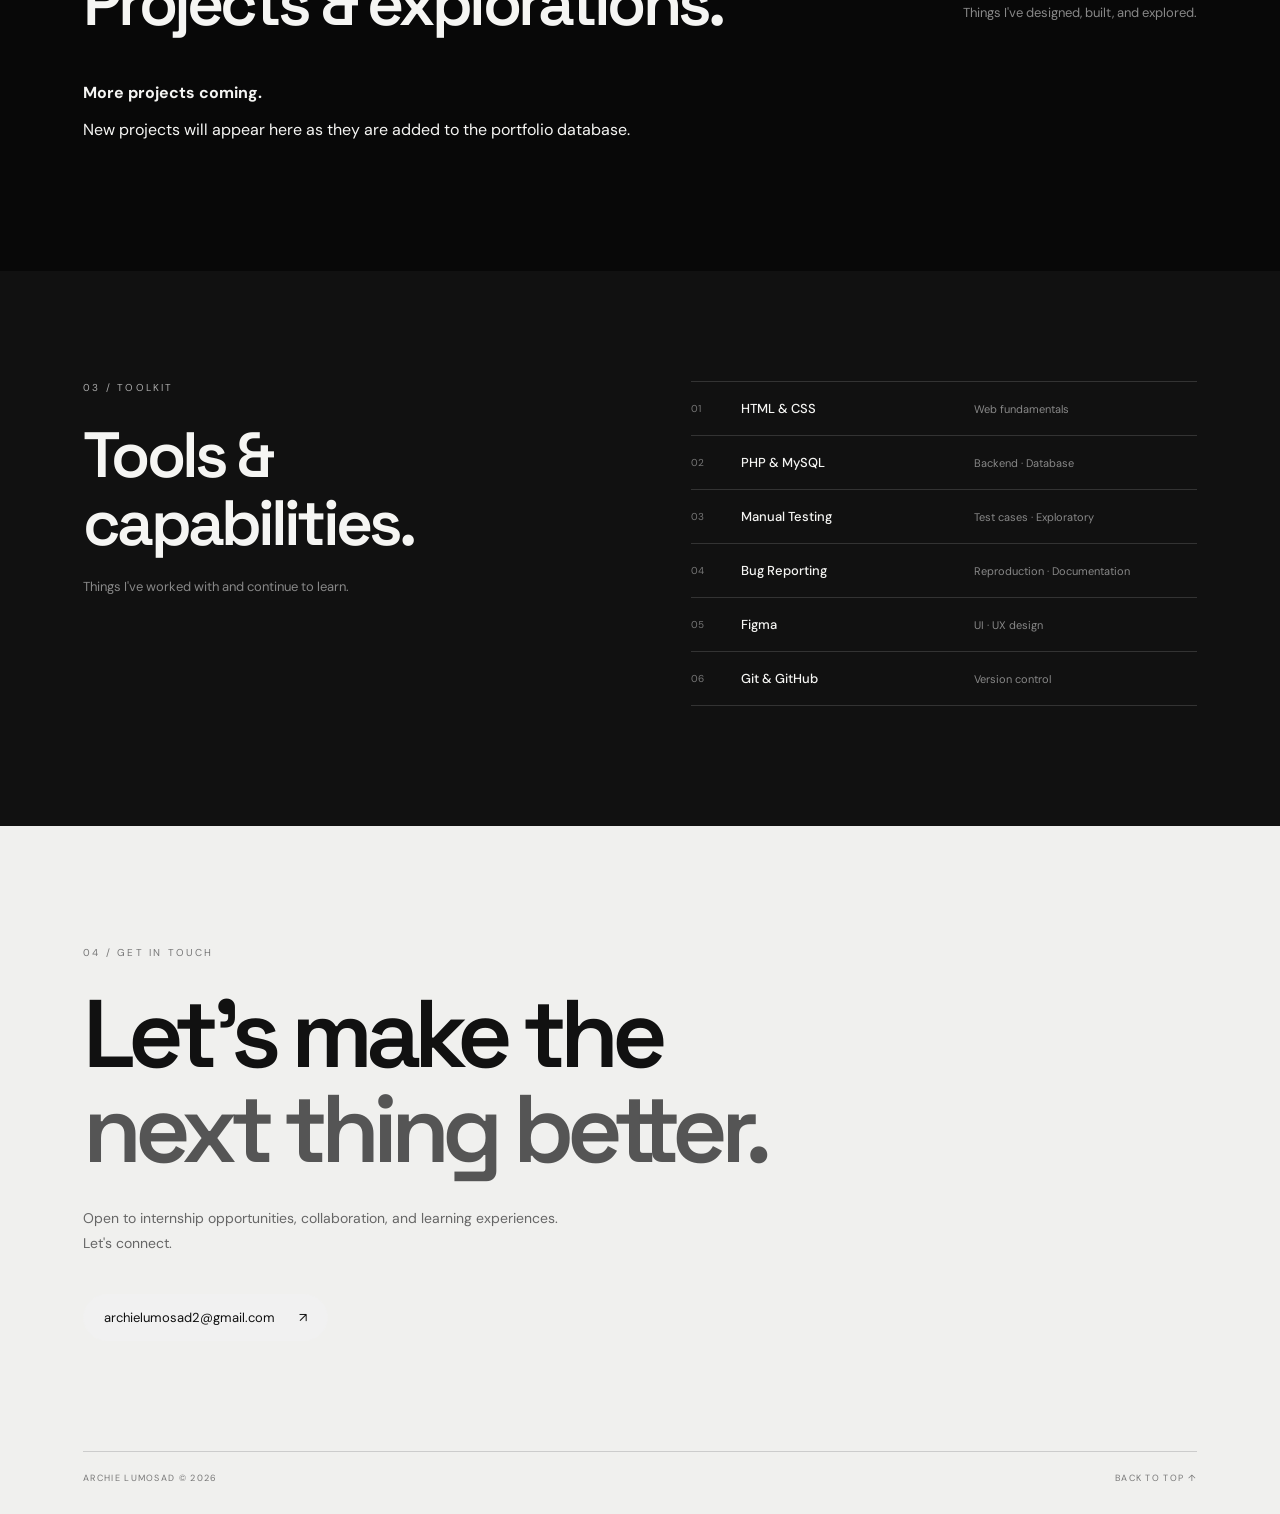
==== commit d25c38ff: "Add files via upload" ====
--- a/index.html
+++ b/index.html
@@ -1,25 +1,350 @@
 <!doctype html>
 <html lang="en">
 <head>
-<meta charset="UTF-8"><meta name="viewport" content="width=device-width,initial-scale=1">
-<meta name="description" content="Archie Lumosad — IT student, software testing and UI/UX portfolio."><title>Archie Lumosad — Portfolio</title>
-<link rel="preconnect" href="https://fonts.googleapis.com"><link rel="preconnect" href="https://fonts.gstatic.com" crossorigin>
-<link href="https://fonts.googleapis.com/css2?family=DM+Sans:wght@400;500;600;700&family=Space+Grotesk:wght@400;500;600;700&display=swap" rel="stylesheet"><link rel="stylesheet" href="style.css">
-</head><body>
-<div class="loader"><span>AL<span class="dot">.</span></span></div>
-<header class="nav"><a class="logo" href="#top">AL<span>.</span></a><nav><a href="#about">About</a><a href="#work">Work</a><a href="#skills">Skills</a><a href="#contact">Contact</a></nav><a class="nav-contact" href="#contact">Let's connect <span>↗</span></a><button class="menu" aria-label="Menu">☰</button></header>
+<meta charset="UTF-8">
+<meta name="viewport" content="width=device-width,initial-scale=1">
+<meta name="description" content="Archie Lumosad — IT student, software testing and UI/UX portfolio.">
+<title>Archie Lumosad — Portfolio</title>
+
+<link rel="preconnect" href="https://fonts.googleapis.com">
+<link rel="preconnect" href="https://fonts.gstatic.com" crossorigin>
+
+<link href="https://fonts.googleapis.com/css2?family=DM+Sans:wght@400;500;600;700&family=Space+Grotesk:wght@400;500;600;700&display=swap" rel="stylesheet">
+
+<link rel="stylesheet" href="style.css">
+
+<style>
+/* MULTI IMAGE PROJECT VIEWER */
+
+#lightbox.gallery-active {
+    overflow-y: auto !important;
+    overflow-x: hidden !important;
+    align-items: flex-start !important;
+}
+
+#lightbox .lightbox-content {
+    width: 100%;
+    max-width: 1000px;
+    margin: 55px auto 20px;
+}
+
+#lightbox .multi-gallery {
+    width: 100%;
+    max-height: none !important;
+    overflow: visible !important;
+    display: flex;
+    flex-direction: column;
+    gap: 20px;
+    padding: 10px 20px 30px;
+    scroll-behavior: smooth;
+}
+
+#lightbox .multi-gallery img {
+    display: block;
+    width: 100%;
+    height: auto !important;
+    max-height: none !important;
+    object-fit: contain;
+    border-radius: 8px;
+}
+
+#lightbox.gallery-active > img {
+    display: none !important;
+}
+
+#lightbox .multi-gallery {
+    display: none;
+}
+
+#lightbox.gallery-active .multi-gallery {
+    display: flex !important;
+}
+
+#lightbox.gallery-active .lightbox-caption {
+    position: sticky;
+    bottom: 0;
+    background: #111;
+    padding: 15px;
+    z-index: 5;
+}
+
+#lightbox .lightbox-close {
+    position: fixed !important;
+    top: 20px;
+    right: 20px;
+    z-index: 100;
+}
+
+@media(max-width:768px) {
+    #lightbox .multi-gallery {
+        padding: 10px;
+        gap: 12px;
+    }
+
+    #lightbox .lightbox-content {
+        margin-top: 60px;
+    }
+}
+</style>
+</head>
+
+<body>
+
+<div class="loader">
+    <span>AL<span class="dot">.</span></span>
+</div>
+
+<header class="nav">
+    <a class="logo" href="#top">AL<span>.</span></a>
+
+    <nav>
+        <a href="#about">About</a>
+        <a href="#work">Work</a>
+        <a href="#skills">Skills</a>
+        <a href="#contact">Contact</a>
+    </nav>
+
+    <a class="nav-contact" href="#contact">
+        Let's connect <span>↗</span>
+    </a>
+
+    <button class="menu" aria-label="Menu">☰</button>
+</header>
+
 <main id="top">
-<section class="hero"><div class="hero-inner"><div class="hero-copy reveal"><p class="eyebrow"><i></i> AVAILABLE FOR INTERNSHIP / OJT</p><h1>Building things.<br><em>Testing ideas.</em></h1><p class="intro">Hi, I'm <b>Archie Lumosad</b> — an IT student interested in software quality, web development, and thoughtful digital experiences.</p><div class="actions"><a class="btn primary" href="#work">Explore my work <span>↗</span></a><a class="btn secondary" href="mailto:archielumosad2@gmail.com">Contact me <span>↗</span></a></div><div class="meta">⌖ Imus, Cavite, Philippines <span>·</span> IT Student</div></div><div class="portrait reveal"><img src="assets/archie.jpg" alt="Archie outdoors beside off-road vehicles"><div class="portrait-caption"><span>ARCHIE LUMOSAD</span><span>PORTFOLIO / 2026</span></div><div class="portrait-number">01 — 04</div></div></div><div class="scroll-hint"><span>SCROLL TO DISCOVER</span><div class="scroll-track"><i></i></div><span>01 / INTRO</span></div></section>
-<section id="about" class="section about"><div class="wrap about-grid reveal"><div><p class="eyebrow">01 / ABOUT</p><h2>Curious by nature.<br><em>Driven to improve.</em></h2></div><div class="about-copy"><p>I'm a Bachelor of Science in Information Technology student who enjoys building practical systems, exploring UI/UX design, and learning how to make software work better for people.</p><p>I'm looking for an internship where I can learn from a team, sharpen my technical skills, and contribute with curiosity and attention to detail.</p><div class="facts"><div><small>BASED IN</small><b>Imus, Cavite</b></div><div><small>FOCUS</small><b>Software Testing · IT</b></div></div></div></div></section>
-<section id="work" class="section work"><div class="wrap"><div class="section-head reveal"><div><p class="eyebrow">02 / SELECTED WORK</p><h2>Projects & explorations.</h2></div><p>Things I've designed, built, and explored.</p></div><div class="projects" id="projectGrid">
-<article class="project featured reveal" data-title="KOKOL Coffee — Inventory & Sales System" data-description="An automated inventory and sales system created for KOKOL Coffee to improve stock monitoring, sales recording, and daily operations." data-image="assets/kokol-sales.png"><div class="project-img"><img src="assets/kokol-sales.png" alt="KOKOL sales dashboard"><span class="view">VIEW PROJECT ↗</span></div><div class="project-text"><div><small>CAPSTONE · WEB APPLICATION</small><h3>KOKOL Coffee</h3></div><span class="arrow">↗</span><p>Inventory and sales management for a local coffee shop.</p><div class="chips"><span>PHP</span><span>MySQL</span><span>HTML / CSS</span></div></div></article>
-<article class="project reveal" data-title="KOKOL — UI/UX Concepts" data-description="A set of interface explorations for the KOKOL Coffee customer experience, including the home, menu, and about pages." data-image="assets/kokol-homepage-design.png"><div class="project-img"><img src="assets/kokol-homepage-design.png" alt="KOKOL homepage design"><span class="view">VIEW PROJECT ↗</span></div><div class="project-text"><div><small>UI / UX · FIGMA</small><h3>Interface explorations</h3></div><span class="arrow">↗</span><p>Designing a clear, welcoming coffee shop experience.</p><div class="chips"><span>Figma</span><span>UI Design</span><span>Prototyping</span></div></div></article>
-<article class="project reveal" data-title="Customer Management" data-description="A customer management module for the KOKOL system, helping staff organize customer information and interactions." data-image="assets/kokol-customer-management.png"><div class="project-img"><img src="assets/kokol-customer-management.png" alt="KOKOL customer management module"><span class="view">VIEW PROJECT ↗</span></div><div class="project-text"><div><small>SYSTEM MODULE</small><h3>Customer management</h3></div><span class="arrow">↗</span><p>Customer records and management interface.</p><div class="chips"><span>PHP</span><span>MySQL</span><span>UI</span></div></div></article>
-<article class="project reveal" data-title="Messages & Support" data-description="A messaging interface concept for organizing customer messages and support conversations." data-image="assets/kokol-messages.png"><div class="project-img"><img src="assets/kokol-messages.png" alt="KOKOL messages module"><span class="view">VIEW PROJECT ↗</span></div><div class="project-text"><div><small>SYSTEM MODULE</small><h3>Messages & support</h3></div><span class="arrow">↗</span><p>Customer communication and message handling.</p><div class="chips"><span>Web</span><span>Dashboard</span></div></div></article>
-</div><div class="upload-row reveal"><div><strong>Have more work to show?</strong><p>Add project images to preview them here on this browser.</p></div><button class="btn secondary" id="openUpload">＋ Add project</button></div></div></section>
-<section id="skills" class="section skills"><div class="wrap skills-grid reveal"><div><p class="eyebrow">03 / TOOLKIT</p><h2>Tools &<br>capabilities.</h2><p class="muted">Things I've worked with and continue to learn.</p></div><div class="skill-list"><div><small>01</small><b>HTML & CSS</b><span>Web fundamentals</span></div><div><small>02</small><b>PHP & MySQL</b><span>Backend · Database</span></div><div><small>03</small><b>Manual Testing</b><span>Test cases · Exploratory</span></div><div><small>04</small><b>Bug Reporting</b><span>Reproduction · Documentation</span></div><div><small>05</small><b>Figma</b><span>UI · UX design</span></div><div><small>06</small><b>Git & GitHub</b><span>Version control</span></div></div></div></section>
-<section id="contact" class="contact"><div class="wrap contact-inner reveal"><p class="eyebrow">04 / GET IN TOUCH</p><h2>Let's make the<br><em>next thing better.</em></h2><p>Open to internship opportunities, collaboration, and learning experiences. Let's connect.</p><a class="btn primary email" href="mailto:archielumosad2@gmail.com">archielumosad2@gmail.com <span>↗</span></a><footer><span>ARCHIE LUMOSAD © 2026</span><a href="#top">BACK TO TOP ↑</a></footer></div></section>
+
+<!-- HERO -->
+
+<section class="hero">
+    <div class="hero-inner">
+
+        <div class="hero-copy reveal">
+            <p class="eyebrow">
+                <i></i> AVAILABLE FOR INTERNSHIP / OJT
+            </p>
+
+            <h1>
+                Building things.<br>
+                <em>Testing ideas.</em>
+            </h1>
+
+            <p class="intro">
+                Hi, I'm <b>Archie Lumosad</b> — an IT student interested in software quality, web development, and thoughtful digital experiences.
+            </p>
+
+            <div class="actions">
+                <a class="btn primary" href="#work">
+                    Explore my work <span>↗</span>
+                </a>
+
+                <a class="btn secondary" href="mailto:archielumosad2@gmail.com">
+                    Contact me <span>↗</span>
+                </a>
+            </div>
+
+            <div class="meta">
+                ⌖ Imus, Cavite, Philippines <span>·</span> IT Student
+            </div>
+        </div>
+
+        <div class="portrait reveal">
+            <img src="assets/archie.jpg" alt="Archie outdoors beside off-road vehicles">
+
+            <div class="portrait-caption">
+                <span>ARCHIE LUMOSAD</span>
+                <span>PORTFOLIO / 2026</span>
+            </div>
+
+            <div class="portrait-number">01 — 04</div>
+        </div>
+
+    </div>
+
+    <div class="scroll-hint">
+        <span>SCROLL TO DISCOVER</span>
+
+        <div class="scroll-track">
+            <i></i>
+        </div>
+
+        <span>01 / INTRO</span>
+    </div>
+</section>
+
+<!-- ABOUT -->
+
+<section id="about" class="section about">
+    <div class="wrap about-grid reveal">
+
+        <div>
+            <p class="eyebrow">01 / ABOUT</p>
+
+            <h2>
+                Curious by nature.<br>
+                <em>Driven to improve.</em>
+            </h2>
+        </div>
+
+        <div class="about-copy">
+            <p>
+                I'm a Bachelor of Science in Information Technology student who enjoys building practical systems, exploring UI/UX design, and learning how to make software work better for people.
+            </p>
+
+            <p>
+                I'm looking for an internship where I can learn from a team, sharpen my technical skills, and contribute with curiosity and attention to detail.
+            </p>
+
+            <div class="facts">
+                <div>
+                    <small>BASED IN</small>
+                    <b>Imus, Cavite</b>
+                </div>
+
+                <div>
+                    <small>FOCUS</small>
+                    <b>Software Testing · IT</b>
+                </div>
+            </div>
+        </div>
+
+    </div>
+</section>
+
+<!-- PROJECTS -->
+
+<section id="work" class="section work">
+    <div class="wrap">
+
+        <div class="section-head reveal">
+            <div>
+                <p class="eyebrow">02 / SELECTED WORK</p>
+                <h2>Projects & explorations.</h2>
+            </div>
+
+            <p>Things I've designed, built, and explored.</p>
+        </div>
+
+        <div class="projects" id="projectGrid">
+
+        </div>
+
+
+            <div>
+                <strong>More projects coming.</strong>
+                <p>New projects will appear here as they are added to the portfolio database.</p>
+            </div>
+        </div>
+
+    </div>
+</section>
+
+<!-- SKILLS -->
+
+<section id="skills" class="section skills">
+    <div class="wrap skills-grid reveal">
+
+        <div>
+            <p class="eyebrow">03 / TOOLKIT</p>
+
+            <h2>
+                Tools &<br>
+                capabilities.
+            </h2>
+
+            <p class="muted">
+                Things I've worked with and continue to learn.
+            </p>
+        </div>
+
+        <div class="skill-list">
+
+            <div>
+                <small>01</small>
+                <b>HTML & CSS</b>
+                <span>Web fundamentals</span>
+            </div>
+
+            <div>
+                <small>02</small>
+                <b>PHP & MySQL</b>
+                <span>Backend · Database</span>
+            </div>
+
+            <div>
+                <small>03</small>
+                <b>Manual Testing</b>
+                <span>Test cases · Exploratory</span>
+            </div>
+
+            <div>
+                <small>04</small>
+                <b>Bug Reporting</b>
+                <span>Reproduction · Documentation</span>
+            </div>
+
+            <div>
+                <small>05</small>
+                <b>Figma</b>
+                <span>UI · UX design</span>
+            </div>
+
+            <div>
+                <small>06</small>
+                <b>Git & GitHub</b>
+                <span>Version control</span>
+            </div>
+
+        </div>
+    </div>
+</section>
+
+<!-- CONTACT -->
+
+<section id="contact" class="contact">
+    <div class="wrap contact-inner reveal">
+
+        <p class="eyebrow">04 / GET IN TOUCH</p>
+
+        <h2>
+            Let's make the<br>
+            <em>next thing better.</em>
+        </h2>
+
+        <p>
+            Open to internship opportunities, collaboration, and learning experiences. Let's connect.
+        </p>
+
+        <a class="btn primary email" href="mailto:archielumosad2@gmail.com">
+            archielumosad2@gmail.com <span>↗</span>
+        </a>
+
+        <footer>
+            <span>ARCHIE LUMOSAD © 2026</span>
+            <a href="#top">BACK TO TOP ↑</a>
+        </footer>
+
+    </div>
+</section>
+
 </main>
-<div class="modal" id="uploadModal" aria-hidden="true"><div class="modal-box"><button class="close" id="closeModal">×</button><p class="eyebrow">ADD TO YOUR WORK</p><h2>New project.</h2><p class="modal-note">Upload an image and details. This preview is saved in this browser only.</p><form id="projectForm"><label>Project name<input required name="title" placeholder="e.g. Mobile app concept"></label><label>Category<input name="category" placeholder="UI/UX · Web application"></label><label>Description<textarea name="description" rows="3" placeholder="What did you build or design?"></textarea></label><label class="upload-field">Project image<input type="file" name="image" accept="image/*" required></label><button class="btn primary" type="submit">Add project <span>↗</span></button></form><p class="tiny">Local previews are not automatically published to GitHub Pages. To make a new project visible to everyone, add its image and project entry to the site files and push them to GitHub.</p></div></div>
-<div class="lightbox" id="lightbox"><button class="lightbox-close">×</button><img src="" alt="Project preview"><div class="lightbox-caption"></div></div>
-<script src="script.js"></script></body></html>
+
+<!-- LIGHTBOX / PROJECT GALLERY -->
+
+<div class="lightbox" id="lightbox">
+
+    <button class="lightbox-close" aria-label="Close project viewer">×</button>
+
+    <div class="lightbox-content">
+        <img src="" alt="Project preview">
+    </div>
+
+    <div class="lightbox-caption"></div>
+
+</div>
+
+<script src="https://cdn.jsdelivr.net/npm/@supabase/supabase-js@2"></script>
+<script src="supabase-config.js"></script>
+<script src="script.js"></script>
+
+</body>
+</html>
--- a/style.css
+++ b/style.css
@@ -1,3 +1,252 @@
-:root{--bg:#080808;--white:#f5f5f3;--muted:#9b9b9b;--line:#282828;--accent:#b8b8b8;--font:'DM Sans',sans-serif;--display:'Space Grotesk',sans-serif}*{box-sizing:border-box}html{scroll-behavior:smooth;scroll-padding-top:90px}body{margin:0;background:var(--bg);color:var(--white);font-family:var(--font);overflow-x:hidden}a{color:inherit;text-decoration:none}button{font:inherit;color:inherit}.loader{position:fixed;inset:0;background:#080808;z-index:1000;display:grid;place-items:center;animation:loaderOut .8s 1.15s forwards}.loader>span{font:700 42px var(--display);animation:fadeUp .5s}.dot,.logo span{color:#aaa}@keyframes loaderOut{to{opacity:0;visibility:hidden}}@keyframes fadeUp{from{opacity:0;transform:translateY(15px)}to{opacity:1;transform:none}}.nav{height:78px;padding:0 6.5%;display:flex;align-items:center;justify-content:space-between;border-bottom:1px solid var(--line);position:sticky;top:0;background:#080808d9;backdrop-filter:blur(14px);z-index:50}.logo{font:700 25px var(--display);letter-spacing:-1px}.nav nav{display:flex;gap:34px}.nav nav a{font-size:13px;color:#bdbdbd;transition:.25s}.nav nav a:hover{color:white}.nav-contact{border:1px solid #666;border-radius:40px;padding:12px 18px;font-size:13px;transition:.3s}.nav-contact:hover{background:white;color:#080808}.nav-contact span{margin-left:12px}.menu{display:none;background:none;border:0}.hero{min-height:calc(100vh - 78px);padding:95px 6.5% 24px;display:flex;flex-direction:column;justify-content:space-between}.hero-inner{display:grid;grid-template-columns:1.2fr .8fr;gap:7vw;align-items:center;max-width:1500px;margin:auto;width:100%}.eyebrow{font-size:10px;letter-spacing:2.2px;color:#aaa;text-transform:uppercase;margin:0 0 28px;display:flex;align-items:center;gap:9px}.eyebrow i{width:7px;height:7px;background:#eee;border-radius:50%;display:inline-block}.hero h1{font:600 clamp(54px,7.6vw,116px)/.98 var(--display);letter-spacing:-.075em;margin:0 0 30px}.hero h1 em,.about h2 em,.contact h2 em{font-style:normal;color:#888}.intro{max-width:560px;color:#aaa;line-height:1.9;font-size:16px}.intro b{color:#eee;font-weight:600}.actions{display:flex;gap:12px;margin-top:28px;flex-wrap:wrap}.btn{border-radius:40px;padding:14px 20px;font-size:13px;display:inline-flex;align-items:center;gap:24px;border:1px solid #444;transition:transform .25s,background .25s,color .25s;cursor:pointer}.btn:hover{transform:translateY(-3px)}.primary{background:#f1f1f1;color:#101010;border-color:#f1f1f1}.primary:hover{background:white}.secondary{background:transparent;color:#eee}.secondary:hover{background:#eee;color:#111}.meta{margin-top:28px;font-size:12px;color:#888}.meta span{margin:0 10px}.portrait{position:relative;max-width:430px;width:100%;height:min(70vh,640px);margin-left:auto;overflow:hidden;border:1px solid #292929}.portrait img{width:100%;height:100%;object-fit:cover;object-position:center 48%;filter:grayscale(100%);transition:filter .6s,transform .8s}.portrait:hover img{filter:grayscale(45%);transform:scale(1.025)}.portrait-caption{position:absolute;left:18px;right:18px;bottom:18px;background:#080808bb;backdrop-filter:blur(8px);padding:12px 14px;display:flex;justify-content:space-between;font-size:9px;letter-spacing:1.4px}.portrait-caption span:last-child{color:#aaa}.portrait-number{position:absolute;top:16px;right:16px;font-size:10px;letter-spacing:2px;background:#080808aa;padding:7px}.scroll-hint{display:flex;align-items:center;gap:18px;max-width:1500px;margin:70px auto 0;width:100%;font-size:9px;letter-spacing:1.6px;color:#777}.scroll-track{height:1px;background:#333;width:100px;overflow:hidden}.scroll-track i{display:block;width:35%;height:1px;background:white;animation:scrollLine 1.8s infinite}@keyframes scrollLine{from{transform:translateX(-100%)}to{transform:translateX(300%)}}.section{padding:120px 6.5%}.wrap{max-width:1500px;margin:auto}.about{background:#f0f0ee;color:#111}.about-grid{display:grid;grid-template-columns:1fr 1fr;gap:8vw}.eyebrow.dark{color:#777}.about h2,.skills h2{font:600 clamp(40px,5vw,68px)/1.06 var(--display);letter-spacing:-.06em;margin:0}.about h2 em{color:#555}.about-copy{max-width:570px;color:#555;font-size:15px;line-height:1.9}.about-copy p:first-child{margin-top:0}.facts{display:flex;gap:60px;margin-top:42px;border-top:1px solid #ccc;padding-top:20px}.facts div{display:flex;flex-direction:column;gap:8px}.facts small{font-size:9px;letter-spacing:1.5px;color:#888}.facts b{font-size:13px;color:#111}.work{padding-top:110px;padding-bottom:115px}.section-head{display:flex;justify-content:space-between;align-items:end;margin-bottom:45px}.section-head h2{font:600 clamp(38px,5vw,68px)/1.05 var(--display);letter-spacing:-.06em;margin:0}.section-head>p{color:#888;font-size:13px;max-width:260px;line-height:1.7}.projects{display:grid;grid-template-columns:1fr 1fr;gap:30px}.project{border:1px solid #252525;overflow:hidden;transition:border-color .3s}.project:hover{border-color:#777}.project-img{height:300px;background:#171717;overflow:hidden;position:relative}.project-img img{width:100%;height:100%;object-fit:cover;transition:transform .7s,filter .5s;filter:grayscale(80%)}.project:hover .project-img img{transform:scale(1.035);filter:grayscale(30%)}.view{position:absolute;right:16px;bottom:16px;background:#111;color:white;border:1px solid #666;padding:9px 12px;font-size:9px;letter-spacing:1.2px;opacity:0;transform:translateY(8px);transition:.3s}.project:hover .view{opacity:1;transform:none}.project-text{padding:24px 25px;position:relative}.project-text small{font-size:9px;letter-spacing:1.6px;color:#888}.project-text h3{font:600 25px var(--display);letter-spacing:-.03em;margin:9px 0}.project-text p{font-size:13px;color:#999;line-height:1.7;max-width:470px}.arrow{position:absolute;right:25px;top:25px;font-size:22px;color:#888}.chips{display:flex;gap:8px;flex-wrap:wrap;margin-top:20px}.chips span{font-size:9px;border:1px solid #383838;border-radius:40px;padding:7px 10px;color:#aaa}.upload-row{margin-top:40px;border:1px solid #303030;padding:22px 25px;display:flex;justify-content:space-between;align-items:center;gap:25px}.upload-row strong{font-size:14px}.upload-row p{color:#888;font-size:12px;margin:7px 0 0}.skills{background:#111;padding-top:110px;padding-bottom:120px}.skills-grid{display:grid;grid-template-columns:1fr 1fr;gap:8vw}.skills h2{margin-bottom:20px}.muted{color:#888;font-size:13px}.skill-list{border-top:1px solid #333}.skill-list div{display:grid;grid-template-columns:40px 1fr 1fr;align-items:center;padding:18px 0;border-bottom:1px solid #333;gap:10px}.skill-list small{color:#777;font-size:10px}.skill-list b{font-size:13px;font-weight:500}.skill-list span{color:#888;font-size:11px}.contact{padding:120px 6.5% 30px;background:#f0f0ee;color:#111}.contact-inner{max-width:1500px;margin:auto}.contact .eyebrow{color:#777}.contact h2{font:600 clamp(55px,7.5vw,110px)/.98 var(--display);letter-spacing:-.075em;margin:0}.contact h2 em{color:#555}.contact-inner>p:not(.eyebrow){color:#666;max-width:500px;font-size:14px;line-height:1.8;margin:30px 0}.email{margin-top:8px}.contact footer{display:flex;justify-content:space-between;border-top:1px solid #ccc;padding-top:20px;margin-top:110px;font-size:9px;letter-spacing:1.3px;color:#777}.modal,.lightbox{position:fixed;inset:0;background:#000c;backdrop-filter:blur(8px);display:none;align-items:center;justify-content:center;z-index:100;padding:20px}.modal.show,.lightbox.show{display:flex}.modal-box{width:min(100%,520px);background:#111;border:1px solid #383838;padding:30px;position:relative;max-height:90vh;overflow:auto}.close,.lightbox-close{position:absolute;right:16px;top:13px;background:none;border:0;font-size:28px;cursor:pointer;color:#aaa}.modal-box h2{font:600 36px var(--display);margin:0}.modal-note{font-size:12px;color:#888;line-height:1.7}.modal form{display:grid;gap:16px;margin-top:22px}.modal label{font-size:11px;color:#aaa;display:grid;gap:8px}.modal input,.modal textarea{background:#080808;border:1px solid #333;padding:12px;color:white;font:13px var(--font);width:100%;border-radius:2px}.upload-field input{padding:10px}.tiny{font-size:10px;color:#777;line-height:1.6;margin-top:20px}.lightbox{flex-direction:column}.lightbox img{max-width:min(92vw,1100px);max-height:78vh;object-fit:contain}.lightbox-caption{color:#ddd;font-size:13px;margin-top:15px}.lightbox-close{position:fixed;font-size:40px;right:25px;top:20px}.reveal{opacity:0;transform:translateY(28px);transition:opacity .7s,transform .7s}.reveal.visible{opacity:1;transform:none}.delay-1{transition-delay:.1s}.delay-2{transition-delay:.2s}
-@media(max-width:900px){.nav{padding:0 5%}.nav nav{gap:20px}.hero{padding:70px 5% 20px}.hero-inner{grid-template-columns:1fr 38%;gap:5vw}.hero h1{font-size:clamp(52px,9vw,85px)}.portrait{height:55vh}.section{padding:90px 5%}.projects{gap:18px}.project-img{height:240px}.about-grid,.skills-grid{gap:5vw}}
-@media(max-width:650px){.nav{height:65px}.nav nav{display:none;position:absolute;top:65px;left:0;right:0;background:#101010;border-bottom:1px solid #333;padding:20px 5%;flex-direction:column;gap:20px}.nav nav.open{display:flex}.nav-contact{font-size:11px;padding:10px 13px}.menu{display:block}.hero{padding:65px 5% 22px;min-height:auto}.hero-inner{grid-template-columns:1fr;gap:40px}.hero h1{font-size:clamp(55px,14vw,86px)}.intro{font-size:14px}.portrait{height:480px;margin:0;width:100%;max-width:none}.scroll-hint{margin-top:40px}.section{padding:75px 5%}.about-grid,.skills-grid{grid-template-columns:1fr;gap:35px}.about h2,.skills h2{font-size:48px}.about-copy{font-size:14px}.facts{gap:30px}.section-head{display:block}.section-head h2{font-size:45px}.section-head>p{margin-top:18px}.projects{grid-template-columns:1fr}.project-img{height:250px}.project-text{padding:20px}.project-text h3{font-size:22px}.upload-row{align-items:flex-start;flex-direction:column}.skill-list div{grid-template-columns:30px 1fr;gap:8px}.skill-list span{grid-column:2}.contact{padding:80px 5% 25px}.contact h2{font-size:58px}.contact footer{margin-top:70px}.modal-box{padding:24px}.portrait-caption{font-size:8px}}
+
+:root{--bg:#080808;--white:#f5f5f3;--muted:#9b9b9b;--line:#282828;--accent:#b8b8b8;--font:'DM Sans',sans-serif;--display:'Space Grotesk',sans-serif}
+*{box-sizing:border-box}
+html{scroll-behavior:smooth;scroll-padding-top:90px}
+body{margin:0;background:var(--bg);color:var(--white);font-family:var(--font);overflow-x:hidden}
+a{color:inherit;text-decoration:none}
+button{font:inherit;color:inherit}
+.loader{position:fixed;inset:0;background:#080808;z-index:1000;display:grid;place-items:center;animation:loaderOut .8s 1.15s forwards}
+.loader>span{font:700 42px var(--display);animation:fadeUp .5s}
+.dot,.logo span{color:#aaa}
+@keyframes loaderOut{to{opacity:0;visibility:hidden}}
+@keyframes fadeUp{from{opacity:0;transform:translateY(15px)}to{opacity:1;transform:none}}
+
+.nav{height:78px;padding:0 6.5%;display:flex;align-items:center;justify-content:space-between;border-bottom:1px solid var(--line);position:sticky;top:0;background:#080808d9;backdrop-filter:blur(14px);z-index:50}
+.logo{font:700 25px var(--display);letter-spacing:-1px}
+.nav nav{display:flex;gap:34px}
+.nav nav a{font-size:13px;color:#bdbdbd;transition:.25s}
+.nav nav a:hover{color:white}
+.nav-contact{border:1px solid #666;border-radius:40px;padding:12px 18px;font-size:13px;transition:.3s}
+.nav-contact:hover{background:white;color:#080808}
+.nav-contact span{margin-left:12px}
+.menu{display:none;background:none;border:0}
+
+.hero{min-height:calc(100vh - 78px);padding:95px 6.5% 24px;display:flex;flex-direction:column;justify-content:space-between}
+.hero-inner{display:grid;grid-template-columns:1.2fr .8fr;gap:7vw;align-items:center;max-width:1500px;margin:auto;width:100%}
+.eyebrow{font-size:10px;letter-spacing:2.2px;color:#aaa;text-transform:uppercase;margin:0 0 28px;display:flex;align-items:center;gap:9px}
+.eyebrow i{width:7px;height:7px;background:#eee;border-radius:50%;display:inline-block}
+.hero h1{font:600 clamp(54px,7.6vw,116px)/.98 var(--display);letter-spacing:-.075em;margin:0 0 30px}
+.hero h1 em,.about h2 em,.contact h2 em{font-style:normal;color:#888}
+.intro{max-width:560px;color:#aaa;line-height:1.9;font-size:16px}
+.intro b{color:#eee;font-weight:600}
+.actions{display:flex;gap:12px;margin-top:28px;flex-wrap:wrap}
+.btn{border-radius:40px;padding:14px 20px;font-size:13px;display:inline-flex;align-items:center;gap:24px;border:1px solid #444;transition:transform .25s,background .25s,color .25s;cursor:pointer}
+.btn:hover{transform:translateY(-3px)}
+.primary{background:#f1f1f1;color:#101010;border-color:#f1f1f1}
+.primary:hover{background:white}
+.secondary{background:transparent;color:#eee}
+.secondary:hover{background:#eee;color:#111}
+.meta{margin-top:28px;font-size:12px;color:#888}
+.meta span{margin:0 10px}
+
+.portrait{position:relative;max-width:430px;width:100%;height:min(70vh,640px);margin-left:auto;overflow:hidden;border:1px solid #292929}
+.portrait img{width:100%;height:100%;object-fit:cover;object-position:center 48%;filter:grayscale(100%);transition:filter .6s,transform .8s}
+.portrait:hover img{filter:grayscale(45%);transform:scale(1.025)}
+.portrait-caption{position:absolute;left:18px;right:18px;bottom:18px;background:#080808bb;backdrop-filter:blur(8px);padding:12px 14px;display:flex;justify-content:space-between;font-size:9px;letter-spacing:1.4px}
+.portrait-caption span:last-child{color:#aaa}
+.portrait-number{position:absolute;top:16px;right:16px;font-size:10px;letter-spacing:2px;background:#080808aa;padding:7px}
+.scroll-hint{display:flex;align-items:center;gap:18px;max-width:1500px;margin:70px auto 0;width:100%;font-size:9px;letter-spacing:1.6px;color:#777}
+.scroll-track{height:1px;background:#333;width:100px;overflow:hidden}
+.scroll-track i{display:block;width:35%;height:1px;background:white;animation:scrollLine 1.8s infinite}
+@keyframes scrollLine{from{transform:translateX(-100%)}to{transform:translateX(300%)}}
+
+.section{padding:120px 6.5%}
+.wrap{max-width:1500px;margin:auto}
+.about{background:#f0f0ee;color:#111}
+.about-grid{display:grid;grid-template-columns:1fr 1fr;gap:8vw}
+.eyebrow.dark{color:#777}
+.about h2,.skills h2{font:600 clamp(40px,5vw,68px)/1.06 var(--display);letter-spacing:-.06em;margin:0}
+.about h2 em{color:#555}
+.about-copy{max-width:570px;color:#555;font-size:15px;line-height:1.9}
+.about-copy p:first-child{margin-top:0}
+.facts{display:flex;gap:60px;margin-top:42px;border-top:1px solid #ccc;padding-top:20px}
+.facts div{display:flex;flex-direction:column;gap:8px}
+.facts small{font-size:9px;letter-spacing:1.5px;color:#888}
+.facts b{font-size:13px;color:#111}
+
+.work{padding-top:110px;padding-bottom:115px}
+.section-head{display:flex;justify-content:space-between;align-items:end;margin-bottom:45px}
+.section-head h2{font:600 clamp(38px,5vw,68px)/1.05 var(--display);letter-spacing:-.06em;margin:0}
+.section-head>p{color:#888;font-size:13px;max-width:260px;line-height:1.7}
+.projects{display:grid;grid-template-columns:1fr 1fr;gap:30px}
+.project{border:1px solid #252525;overflow:hidden;transition:border-color .3s}
+.project:hover{border-color:#777}
+.project-img{height:300px;background:#171717;overflow:hidden;position:relative}
+.project-img img{width:100%;height:100%;object-fit:cover;transition:transform .7s,filter .5s;filter:grayscale(80%)}
+.project:hover .project-img img{transform:scale(1.035);filter:grayscale(30%)}
+.view{position:absolute;right:16px;bottom:16px;background:#111;color:white;border:1px solid #666;padding:9px 12px;font-size:9px;letter-spacing:1.2px;opacity:0;transform:translateY(8px);transition:.3s}
+.project:hover .view{opacity:1;transform:none}
+.project-text{padding:24px 25px;position:relative}
+.project-text small{font-size:9px;letter-spacing:1.6px;color:#888}
+.project-text h3{font:600 25px var(--display);letter-spacing:-.03em;margin:9px 0}
+.project-text p{font-size:13px;color:#999;line-height:1.7;max-width:470px}
+.arrow{position:absolute;right:25px;top:25px;font-size:22px;color:#888}
+.chips{display:flex;gap:8px;flex-wrap:wrap;margin-top:20px}
+.chips span{font-size:9px;border:1px solid #383838;border-radius:40px;padding:7px 10px;color:#aaa}
+.upload-row{margin-top:40px;border:1px solid #303030;padding:22px 25px;display:flex;justify-content:space-between;align-items:center;gap:25px}
+.upload-row strong{font-size:14px}
+.upload-row p{color:#888;font-size:12px;margin:7px 0 0}
+
+.skills{background:#111;padding-top:110px;padding-bottom:120px}
+.skills-grid{display:grid;grid-template-columns:1fr 1fr;gap:8vw}
+.skills h2{margin-bottom:20px}
+.muted{color:#888;font-size:13px}
+.skill-list{border-top:1px solid #333}
+.skill-list div{display:grid;grid-template-columns:40px 1fr 1fr;align-items:center;padding:18px 0;border-bottom:1px solid #333;gap:10px}
+.skill-list small{color:#777;font-size:10px}
+.skill-list b{font-size:13px;font-weight:500}
+.skill-list span{color:#888;font-size:11px}
+
+.contact{padding:120px 6.5% 30px;background:#f0f0ee;color:#111}
+.contact-inner{max-width:1500px;margin:auto}
+.contact .eyebrow{color:#777}
+.contact h2{font:600 clamp(55px,7.5vw,110px)/.98 var(--display);letter-spacing:-.075em;margin:0}
+.contact h2 em{color:#555}
+.contact-inner>p:not(.eyebrow){color:#666;max-width:500px;font-size:14px;line-height:1.8;margin:30px 0}
+.email{margin-top:8px}
+.contact footer{display:flex;justify-content:space-between;border-top:1px solid #ccc;padding-top:20px;margin-top:110px;font-size:9px;letter-spacing:1.3px;color:#777}
+
+.modal,.lightbox{position:fixed;inset:0;background:#000c;backdrop-filter:blur(8px);display:none;align-items:center;justify-content:center;z-index:100;padding:20px}
+.modal.show,.lightbox.show{display:flex}
+.modal-box{width:min(100%,520px);background:#111;border:1px solid #383838;padding:30px;position:relative;max-height:90vh;overflow:auto}
+.close,.lightbox-close{position:absolute;right:16px;top:13px;background:none;border:0;font-size:28px;cursor:pointer;color:#aaa}
+.modal-box h2{font:600 36px var(--display);margin:0}
+.modal-note{font-size:12px;color:#888;line-height:1.7}
+.modal form{display:grid;gap:16px;margin-top:22px}
+.modal label{font-size:11px;color:#aaa;display:grid;gap:8px}
+.modal input,.modal textarea{background:#080808;border:1px solid #333;padding:12px;color:white;font:13px var(--font);width:100%;border-radius:2px}
+.upload-field input{padding:10px}
+.tiny{font-size:10px;color:#777;line-height:1.6;margin-top:20px}
+
+.lightbox{flex-direction:column}
+.lightbox img{max-width:min(92vw,1100px);max-height:78vh;object-fit:contain}
+.lightbox-caption{color:#ddd;font-size:13px;margin-top:15px}
+.lightbox-close{position:fixed;font-size:40px;right:25px;top:20px}
+
+.reveal{opacity:0;transform:translateY(28px);transition:opacity .7s,transform .7s}
+.reveal.visible{opacity:1;transform:none}
+.delay-1{transition-delay:.1s}
+.delay-2{transition-delay:.2s}
+
+/* TABLET */
+@media(max-width:900px){
+.nav{padding:0 5%}
+.nav nav{gap:20px}
+.hero{padding:70px 5% 20px}
+.hero-inner{grid-template-columns:1fr 38%;gap:5vw}
+.hero h1{font-size:clamp(52px,9vw,85px)}
+.portrait{height:55vh}
+.section{padding:90px 5%}
+.projects{gap:18px}
+.project-img{height:240px}
+.about-grid,.skills-grid{gap:5vw}
+}
+
+/* MOBILE */
+@media(max-width:650px){
+.nav{height:65px}
+.nav nav{display:none;position:absolute;top:65px;left:0;right:0;background:#101010;border-bottom:1px solid #333;padding:20px 5%;flex-direction:column;gap:20px}
+.nav nav.open{display:flex}
+.nav-contact{font-size:11px;padding:10px 13px}
+.menu{display:block}
+.hero{padding:65px 5% 22px;min-height:auto}
+.hero-inner{grid-template-columns:1fr;gap:40px}
+.hero h1{font-size:clamp(55px,14vw,86px)}
+.intro{font-size:14px}
+.portrait{height:480px;margin:0;width:100%;max-width:none}
+.scroll-hint{margin-top:40px}
+.section{padding:75px 5%}
+.about-grid,.skills-grid{grid-template-columns:1fr;gap:35px}
+.about h2,.skills h2{font-size:48px}
+.about-copy{font-size:14px}
+.facts{gap:30px}
+.section-head{display:block}
+.section-head h2{font-size:45px}
+.section-head>p{margin-top:18px}
+.projects{grid-template-columns:1fr}
+.project-img{height:250px}
+.project-text{padding:20px}
+.project-text h3{font-size:22px}
+.upload-row{align-items:flex-start;flex-direction:column}
+.skill-list div{grid-template-columns:30px 1fr;gap:8px}
+.skill-list span{grid-column:2}
+.contact{padding:80px 5% 25px}
+.contact h2{font-size:58px}
+.contact footer{margin-top:70px}
+.modal-box{padding:24px}
+.portrait-caption{font-size:8px}
+}
+
+/* MULTI-IMAGE PROJECT GALLERY */
+#lightbox.gallery-active{
+display:block!important;
+overflow-y:auto!important;
+overflow-x:hidden!important;
+padding:70px 15px 30px!important;
+align-items:flex-start!important;
+justify-content:flex-start!important;
+height:100vh!important;
+}
+
+#lightbox.gallery-active .lightbox-content{
+width:100%;
+max-width:1100px;
+margin:0 auto;
+}
+
+#lightbox.gallery-active .lightbox-content>img{
+display:none!important;
+}
+
+#lightbox.gallery-active .multi-gallery{
+display:flex!important;
+flex-direction:column!important;
+gap:20px!important;
+width:100%!important;
+max-width:1100px!important;
+margin:0 auto!important;
+padding:10px 0 30px!important;
+overflow:visible!important;
+max-height:none!important;
+height:auto!important;
+}
+
+#lightbox.gallery-active .multi-gallery img{
+display:block!important;
+width:100%!important;
+height:auto!important;
+max-height:none!important;
+object-fit:contain!important;
+border-radius:8px;
+}
+
+#lightbox.gallery-active .lightbox-caption{
+text-align:center;
+padding:20px;
+margin:10px auto;
+width:100%;
+max-width:1100px;
+}
+
+#lightbox .lightbox-close{
+position:fixed!important;
+top:15px!important;
+right:20px!important;
+z-index:9999!important;
+font-size:40px;
+}
+
+/* GALLERY MOBILE */
+@media(max-width:768px){
+#lightbox.gallery-active{
+padding:65px 10px 20px!important;
+}
+
+#lightbox.gallery-active .multi-gallery{
+gap:12px!important;
+}
+
+#lightbox.gallery-active .lightbox-caption{
+padding:15px 5px;
+}
+}
